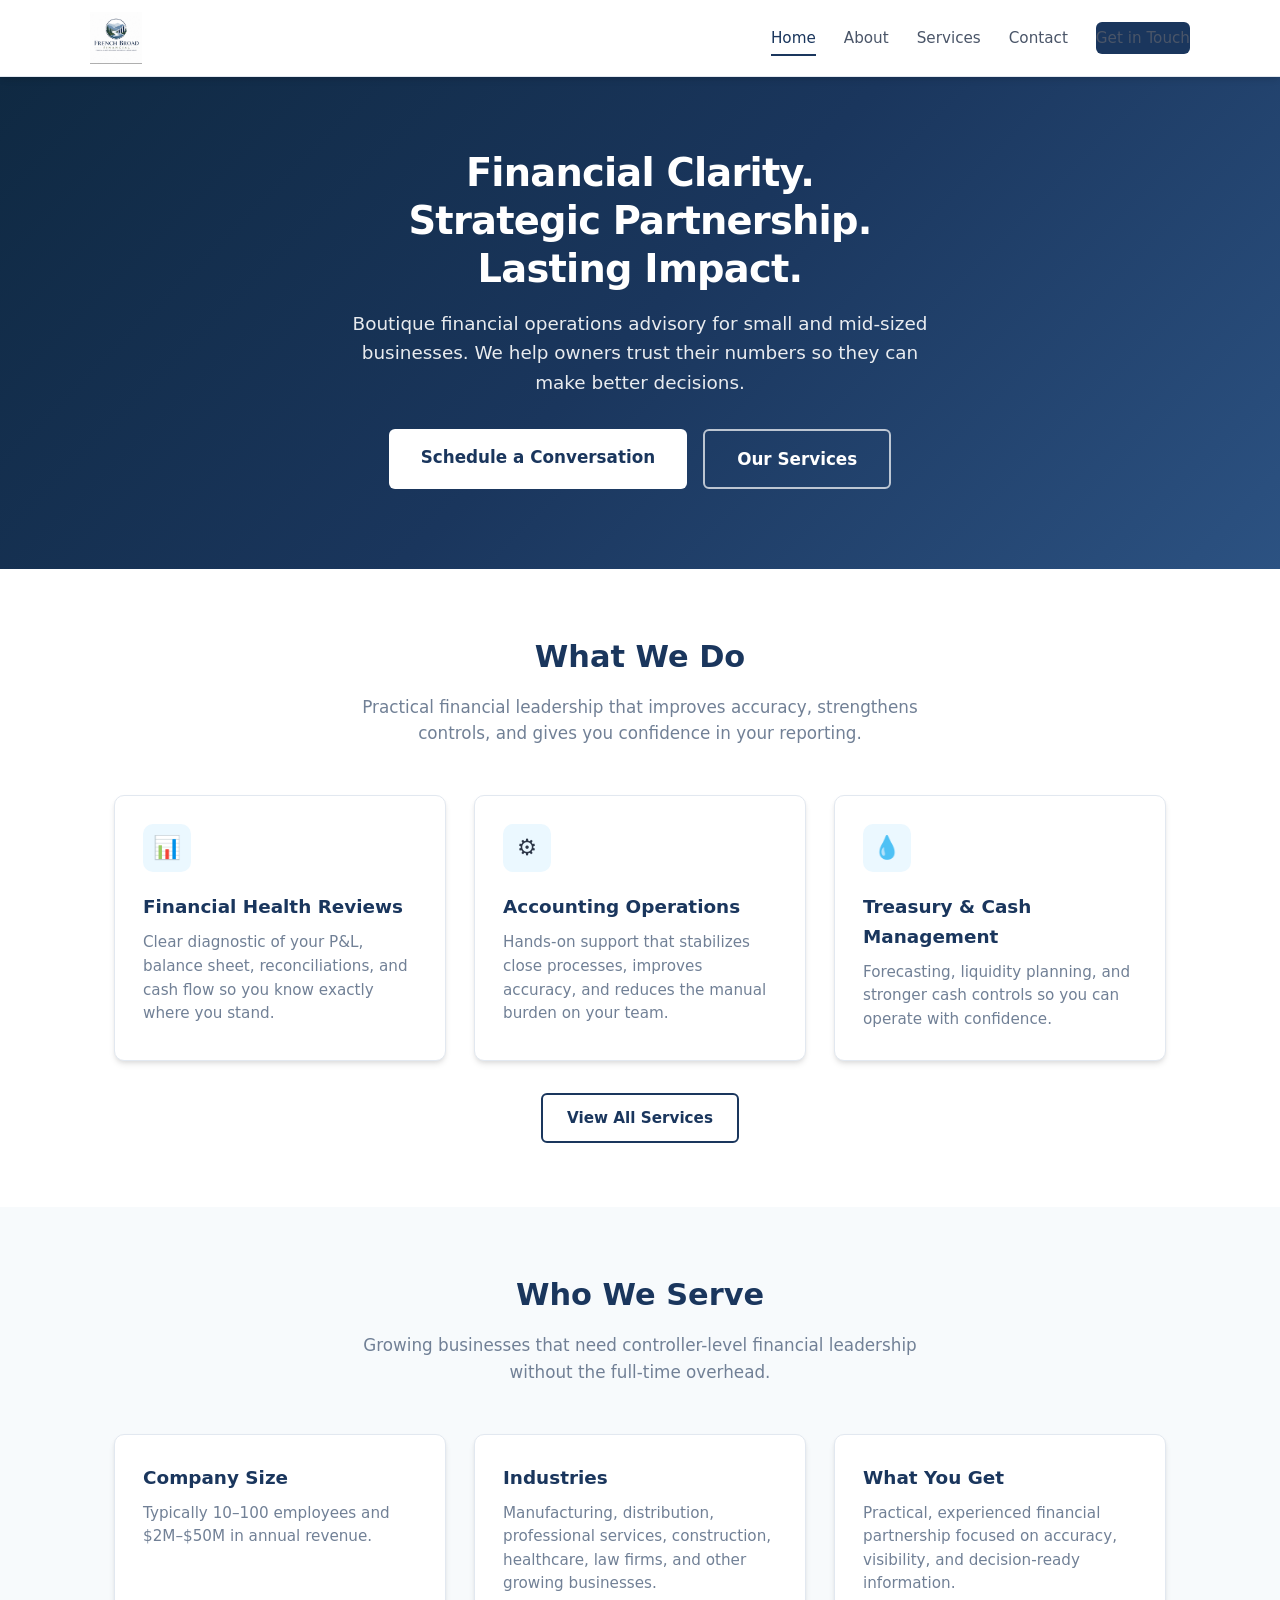
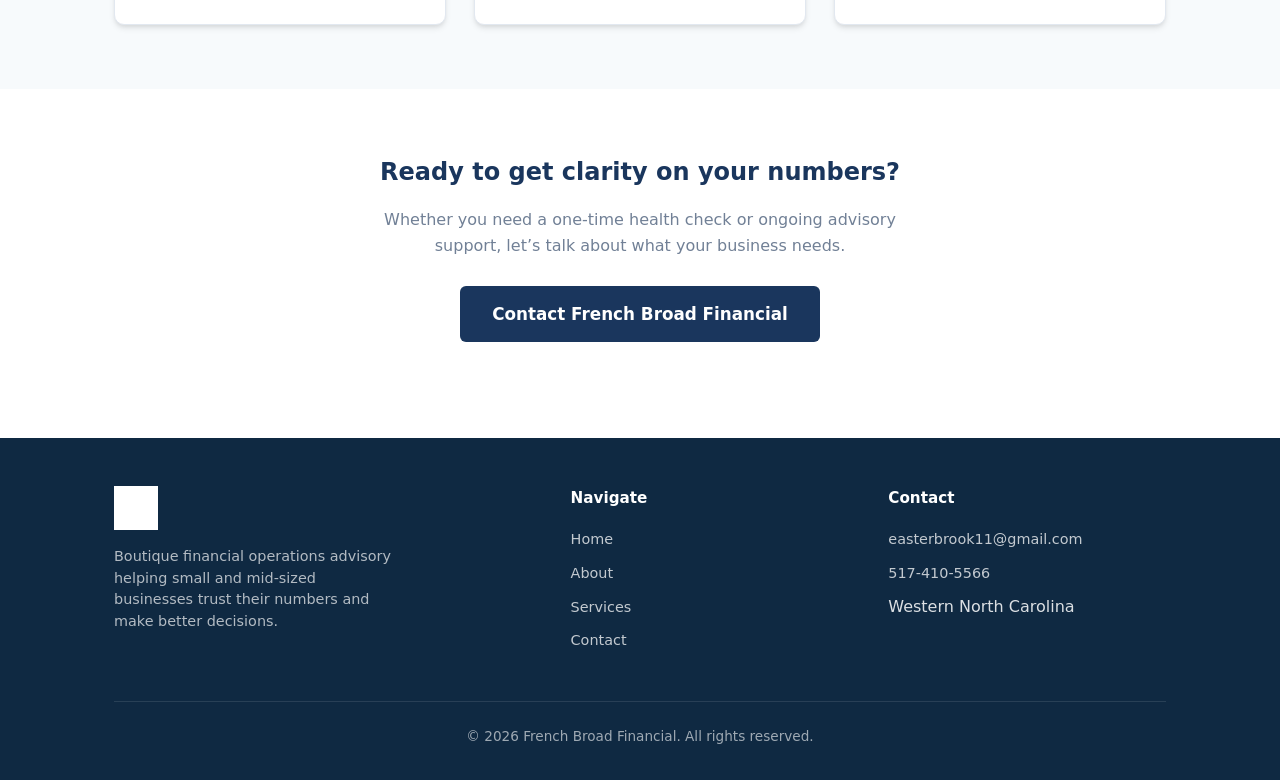
==== index.html @ c7c59e17 "Add files via upload" ====
<!DOCTYPE html>
<html lang="en">
<head>
  <meta charset="UTF-8">
  <meta name="viewport" content="width=device-width, initial-scale=1.0">
  <title>French Broad Financial | Financial Operations Advisory</title>
  <meta name="description" content="Boutique financial operations advisory for small and mid-sized businesses. Outsourced accounting, treasury management, and process improvement in Western North Carolina.">
  <link rel="stylesheet" href="css/styles.css">
  <link rel="icon" href="logo.jpg" type="image/jpeg">
</head>
<body>
  <header class="header">
    <div class="container header-inner">
      <a href="index.html" class="logo-link">
        <img src="logo.jpg" alt="French Broad Financial" class="logo-img">
      </a>
      <button class="menu-toggle" aria-label="Toggle menu" onclick="document.querySelector('.nav').classList.toggle('open')">
        <span></span><span></span><span></span>
      </button>
      <nav class="nav">
        <a href="index.html" class="active">Home</a>
        <a href="about.html">About</a>
        <a href="services.html">Services</a>
        <a href="contact.html">Contact</a>
        <a href="contact.html" class="btn btn-primary">Get in Touch</a>
      </nav>
    </div>
  </header>

  <section class="hero">
    <div class="container">
      <h1>Financial Clarity.<br>Strategic Partnership.<br>Lasting Impact.</h1>
      <p class="tagline">Boutique financial operations advisory for small and mid-sized businesses. We help owners trust their numbers so they can make better decisions.</p>
      <div class="hero-cta">
        <a href="contact.html" class="btn btn-primary btn-lg">Schedule a Conversation</a>
        <a href="services.html" class="btn btn-outline btn-lg">Our Services</a>
      </div>
    </div>
  </section>

  <section class="section">
    <div class="container">
      <div class="section-header">
        <h2>What We Do</h2>
        <p>Practical financial leadership that improves accuracy, strengthens controls, and gives you confidence in your reporting.</p>
      </div>
      <div class="cards">
        <div class="card">
          <div class="card-icon">📊</div>
          <h3>Financial Health Reviews</h3>
          <p>Clear diagnostic of your P&amp;L, balance sheet, reconciliations, and cash flow so you know exactly where you stand.</p>
        </div>
        <div class="card">
          <div class="card-icon">⚙️</div>
          <h3>Accounting Operations</h3>
          <p>Hands-on support that stabilizes close processes, improves accuracy, and reduces the manual burden on your team.</p>
        </div>
        <div class="card">
          <div class="card-icon">💧</div>
          <h3>Treasury &amp; Cash Management</h3>
          <p>Forecasting, liquidity planning, and stronger cash controls so you can operate with confidence.</p>
        </div>
      </div>
      <div class="text-center mt-2">
        <a href="services.html" class="btn btn-outline">View All Services</a>
      </div>
    </div>
  </section>

  <section class="section section-alt">
    <div class="container">
      <div class="section-header">
        <h2>Who We Serve</h2>
        <p>Growing businesses that need controller-level financial leadership without the full-time overhead.</p>
      </div>
      <div class="cards">
        <div class="card">
          <h3>Company Size</h3>
          <p>Typically 10–100 employees and $2M–$50M in annual revenue.</p>
        </div>
        <div class="card">
          <h3>Industries</h3>
          <p>Manufacturing, distribution, professional services, construction, healthcare, law firms, and other growing businesses.</p>
        </div>
        <div class="card">
          <h3>What You Get</h3>
          <p>Practical, experienced financial partnership focused on accuracy, visibility, and decision-ready information.</p>
        </div>
      </div>
    </div>
  </section>

  <section class="section">
    <div class="container text-center">
      <h2 style="color: var(--navy); margin-bottom: 1rem;">Ready to get clarity on your numbers?</h2>
      <p style="color: var(--gray-600); margin-bottom: 1.75rem; max-width: 520px; margin-left: auto; margin-right: auto;">Whether you need a one-time health check or ongoing advisory support, let’s talk about what your business needs.</p>
      <a href="contact.html" class="btn btn-primary btn-lg">Contact French Broad Financial</a>
    </div>
  </section>

  <footer class="footer">
    <div class="container">
      <div class="footer-inner">
        <div class="footer-brand">
          <img src="logo.jpg" alt="French Broad Financial" class="logo-img">
          <p>Boutique financial operations advisory helping small and mid-sized businesses trust their numbers and make better decisions.</p>
        </div>
        <div>
          <h4>Navigate</h4>
          <ul>
            <li><a href="index.html">Home</a></li>
            <li><a href="about.html">About</a></li>
            <li><a href="services.html">Services</a></li>
            <li><a href="contact.html">Contact</a></li>
          </ul>
        </div>
        <div>
          <h4>Contact</h4>
          <ul>
            <li><a href="mailto:easterbrook11@gmail.com">easterbrook11@gmail.com</a></li>
            <li><a href="tel:5174105566">517-410-5566</a></li>
            <li>Western North Carolina</li>
          </ul>
        </div>
      </div>
      <div class="footer-bottom">
        &copy; 2026 French Broad Financial. All rights reserved.
      </div>
    </div>
  </footer>

  <script src="js/main.js"></script>
</body>
</html>
---- css/styles.css ----
/* French Broad Financial - Main Stylesheet */

:root {
  --navy: #1a365d;
  --navy-dark: #0f2942;
  --navy-light: #2c5282;
  --blue: #3182ce;
  --blue-light: #ebf8ff;
  --green: #5a6b3a;
  --green-light: #f0f4e8;
  --gray-50: #f7fafc;
  --gray-100: #edf2f7;
  --gray-200: #e2e8f0;
  --gray-600: #718096;
  --gray-700: #4a5568;
  --gray-800: #2d3748;
  --white: #ffffff;
  --shadow: 0 4px 6px -1px rgba(0, 0, 0, 0.1), 0 2px 4px -1px rgba(0, 0, 0, 0.06);
  --shadow-lg: 0 10px 15px -3px rgba(0, 0, 0, 0.1), 0 4px 6px -2px rgba(0, 0, 0, 0.05);
}

* {
  margin: 0;
  padding: 0;
  box-sizing: border-box;
}

html {
  scroll-behavior: smooth;
}

body {
  font-family: 'Segoe UI', system-ui, -apple-system, BlinkMacSystemFont, Roboto, 'Helvetica Neue', Arial, sans-serif;
  line-height: 1.6;
  color: var(--gray-800);
  background: var(--white);
}

img {
  max-width: 100%;
  height: auto;
  display: block;
}

a {
  color: var(--navy);
  text-decoration: none;
  transition: color 0.2s ease;
}

a:hover {
  color: var(--blue);
}

.container {
  width: 100%;
  max-width: 1100px;
  margin: 0 auto;
  padding: 0 1.5rem;
}

/* ========== HEADER ========== */
.header {
  background: var(--white);
  border-bottom: 1px solid var(--gray-200);
  position: sticky;
  top: 0;
  z-index: 100;
  box-shadow: var(--shadow);
}

.header-inner {
  display: flex;
  align-items: center;
  justify-content: space-between;
  padding: 0.75rem 0;
  gap: 1rem;
}

.logo-link {
  display: flex;
  align-items: center;
  gap: 0.75rem;
}

.logo-img {
  height: 52px;
  width: auto;
}

.logo-text {
  display: none;
}

.nav {
  display: flex;
  align-items: center;
  gap: 1.75rem;
}

.nav a {
  font-size: 0.95rem;
  font-weight: 500;
  color: var(--gray-700);
  padding: 0.25rem 0;
  position: relative;
}

.nav a:hover,
.nav a.active {
  color: var(--navy);
}

.nav a.active::after {
  content: '';
  position: absolute;
  bottom: -2px;
  left: 0;
  right: 0;
  height: 2px;
  background: var(--navy);
}

.btn {
  display: inline-block;
  padding: 0.7rem 1.5rem;
  font-size: 0.95rem;
  font-weight: 600;
  border-radius: 6px;
  border: none;
  cursor: pointer;
  transition: all 0.2s ease;
  text-align: center;
}

.btn-primary {
  background: var(--navy);
  color: var(--white);
}

.btn-primary:hover {
  background: var(--navy-dark);
  color: var(--white);
}

.btn-outline {
  background: transparent;
  color: var(--navy);
  border: 2px solid var(--navy);
}

.btn-outline:hover {
  background: var(--navy);
  color: var(--white);
}

.btn-lg {
  padding: 0.9rem 2rem;
  font-size: 1.05rem;
}

/* Mobile menu */
.menu-toggle {
  display: none;
  background: none;
  border: none;
  cursor: pointer;
  padding: 0.5rem;
}

.menu-toggle span {
  display: block;
  width: 24px;
  height: 2px;
  background: var(--navy);
  margin: 5px 0;
  transition: 0.3s;
}

/* ========== HERO ========== */
.hero {
  background: linear-gradient(135deg, var(--navy-dark) 0%, var(--navy) 50%, var(--navy-light) 100%);
  color: var(--white);
  padding: 4.5rem 0 5rem;
  text-align: center;
}

.hero h1 {
  font-size: 2.4rem;
  font-weight: 700;
  line-height: 1.25;
  margin-bottom: 1rem;
  letter-spacing: -0.02em;
}

.hero .tagline {
  font-size: 1.15rem;
  opacity: 0.9;
  margin-bottom: 2rem;
  max-width: 600px;
  margin-left: auto;
  margin-right: auto;
}

.hero-cta {
  display: flex;
  gap: 1rem;
  justify-content: center;
  flex-wrap: wrap;
}

.hero .btn-primary {
  background: var(--white);
  color: var(--navy);
}

.hero .btn-primary:hover {
  background: var(--gray-100);
}

.hero .btn-outline {
  border-color: rgba(255,255,255,0.7);
  color: var(--white);
}

.hero .btn-outline:hover {
  background: rgba(255,255,255,0.15);
  border-color: var(--white);
}

/* ========== SECTIONS ========== */
.section {
  padding: 4rem 0;
}

.section-alt {
  background: var(--gray-50);
}

.section-header {
  text-align: center;
  margin-bottom: 3rem;
}

.section-header h2 {
  font-size: 1.9rem;
  color: var(--navy);
  margin-bottom: 0.75rem;
  font-weight: 700;
}

.section-header p {
  color: var(--gray-600);
  max-width: 600px;
  margin: 0 auto;
  font-size: 1.05rem;
}

/* ========== VALUE PROPS / CARDS ========== */
.cards {
  display: grid;
  grid-template-columns: repeat(auto-fit, minmax(280px, 1fr));
  gap: 1.75rem;
}

.card {
  background: var(--white);
  border: 1px solid var(--gray-200);
  border-radius: 10px;
  padding: 1.75rem;
  box-shadow: var(--shadow);
  transition: transform 0.2s ease, box-shadow 0.2s ease;
}

.card:hover {
  transform: translateY(-3px);
  box-shadow: var(--shadow-lg);
}

.card-icon {
  width: 48px;
  height: 48px;
  background: var(--blue-light);
  border-radius: 10px;
  display: flex;
  align-items: center;
  justify-content: center;
  margin-bottom: 1.25rem;
  font-size: 1.4rem;
}

.card h3 {
  font-size: 1.15rem;
  color: var(--navy);
  margin-bottom: 0.6rem;
  font-weight: 650;
}

.card p {
  color: var(--gray-600);
  font-size: 0.95rem;
  line-height: 1.55;
}

/* ========== ABOUT PAGE ========== */
.about-grid {
  display: grid;
  grid-template-columns: 1fr 1.4fr;
  gap: 3rem;
  align-items: start;
}

.about-image {
  background: var(--gray-100);
  border-radius: 12px;
  padding: 2rem;
  text-align: center;
}

.about-image .logo-large {
  max-width: 220px;
  margin: 0 auto 1.5rem;
}

.about-content h1 {
  font-size: 2rem;
  color: var(--navy);
  margin-bottom: 0.5rem;
}

.about-content .subtitle {
  color: var(--green);
  font-weight: 600;
  margin-bottom: 1.5rem;
  font-size: 1.05rem;
}

.about-content p {
  margin-bottom: 1.1rem;
  color: var(--gray-700);
}

.about-content ul {
  margin: 1.25rem 0 1.5rem 1.25rem;
  color: var(--gray-700);
}

.about-content li {
  margin-bottom: 0.4rem;
}

.credentials {
  display: flex;
  flex-wrap: wrap;
  gap: 0.75rem;
  margin-top: 1.75rem;
}

.credential {
  background: var(--green-light);
  color: var(--green);
  font-size: 0.85rem;
  font-weight: 600;
  padding: 0.35rem 0.85rem;
  border-radius: 20px;
}

/* ========== SERVICES ========== */
.service-list {
  display: grid;
  gap: 1.5rem;
}

.service-item {
  background: var(--white);
  border: 1px solid var(--gray-200);
  border-radius: 10px;
  padding: 1.75rem 2rem;
  display: grid;
  grid-template-columns: auto 1fr;
  gap: 1.25rem;
  align-items: start;
  box-shadow: var(--shadow);
}

.service-number {
  width: 40px;
  height: 40px;
  background: var(--navy);
  color: var(--white);
  border-radius: 8px;
  display: flex;
  align-items: center;
  justify-content: center;
  font-weight: 700;
  font-size: 1.1rem;
  flex-shrink: 0;
}

.service-item h3 {
  color: var(--navy);
  font-size: 1.2rem;
  margin-bottom: 0.4rem;
}

.service-item p {
  color: var(--gray-600);
  font-size: 0.95rem;
}

/* ========== CONTACT ========== */
.contact-grid {
  display: grid;
  grid-template-columns: 1fr 1fr;
  gap: 3rem;
  align-items: start;
}

.contact-info h2 {
  color: var(--navy);
  margin-bottom: 1rem;
  font-size: 1.6rem;
}

.contact-info p {
  color: var(--gray-600);
  margin-bottom: 1.75rem;
}

.contact-detail {
  display: flex;
  align-items: flex-start;
  gap: 1rem;
  margin-bottom: 1.25rem;
}

.contact-detail strong {
  display: block;
  color: var(--navy);
  font-size: 0.9rem;
  margin-bottom: 0.15rem;
}

.contact-detail a {
  color: var(--gray-700);
  font-size: 1.05rem;
}

.contact-detail a:hover {
  color: var(--blue);
}

.contact-card {
  background: var(--gray-50);
  border: 1px solid var(--gray-200);
  border-radius: 12px;
  padding: 2rem;
}

.contact-card h3 {
  color: var(--navy);
  margin-bottom: 1rem;
  font-size: 1.2rem;
}

.contact-card p {
  color: var(--gray-600);
  margin-bottom: 1.5rem;
  font-size: 0.95rem;
}

/* ========== FOOTER ========== */
.footer {
  background: var(--navy-dark);
  color: rgba(255,255,255,0.85);
  padding: 3rem 0 2rem;
  margin-top: 2rem;
}

.footer-inner {
  display: grid;
  grid-template-columns: 1.5fr 1fr 1fr;
  gap: 2.5rem;
  margin-bottom: 2.5rem;
}

.footer-brand .logo-img {
  height: 44px;
  margin-bottom: 1rem;
  filter: brightness(0) invert(1);
}

.footer-brand p {
  font-size: 0.9rem;
  line-height: 1.5;
  opacity: 0.8;
  max-width: 280px;
}

.footer h4 {
  color: var(--white);
  font-size: 0.95rem;
  margin-bottom: 1rem;
  font-weight: 600;
}

.footer ul {
  list-style: none;
}

.footer li {
  margin-bottom: 0.5rem;
}

.footer a {
  color: rgba(255,255,255,0.75);
  font-size: 0.9rem;
}

.footer a:hover {
  color: var(--white);
}

.footer-bottom {
  border-top: 1px solid rgba(255,255,255,0.15);
  padding-top: 1.5rem;
  text-align: center;
  font-size: 0.85rem;
  opacity: 0.7;
}

/* ========== UTILITY ========== */
.text-center { text-align: center; }
.mt-2 { margin-top: 2rem; }
.mb-1 { margin-bottom: 1rem; }

/* ========== RESPONSIVE ========== */
@media (max-width: 768px) {
  .menu-toggle {
    display: block;
  }

  .nav {
    display: none;
    position: absolute;
    top: 100%;
    left: 0;
    right: 0;
    background: var(--white);
    flex-direction: column;
    padding: 1rem 1.5rem 1.5rem;
    border-bottom: 1px solid var(--gray-200);
    box-shadow: var(--shadow);
    gap: 0.75rem;
  }

  .nav.open {
    display: flex;
  }

  .hero h1 {
    font-size: 1.85rem;
  }

  .hero {
    padding: 3.5rem 0 4rem;
  }

  .about-grid,
  .contact-grid,
  .footer-inner {
    grid-template-columns: 1fr;
    gap: 2rem;
  }

  .service-item {
    grid-template-columns: 1fr;
  }

  .section {
    padding: 3rem 0;
  }

  .logo-img {
    height: 44px;
  }
}

@media (max-width: 480px) {
  .hero h1 {
    font-size: 1.6rem;
  }

  .hero-cta {
    flex-direction: column;
    align-items: center;
  }

  .btn-lg {
    width: 100%;
    max-width: 280px;
  }
}
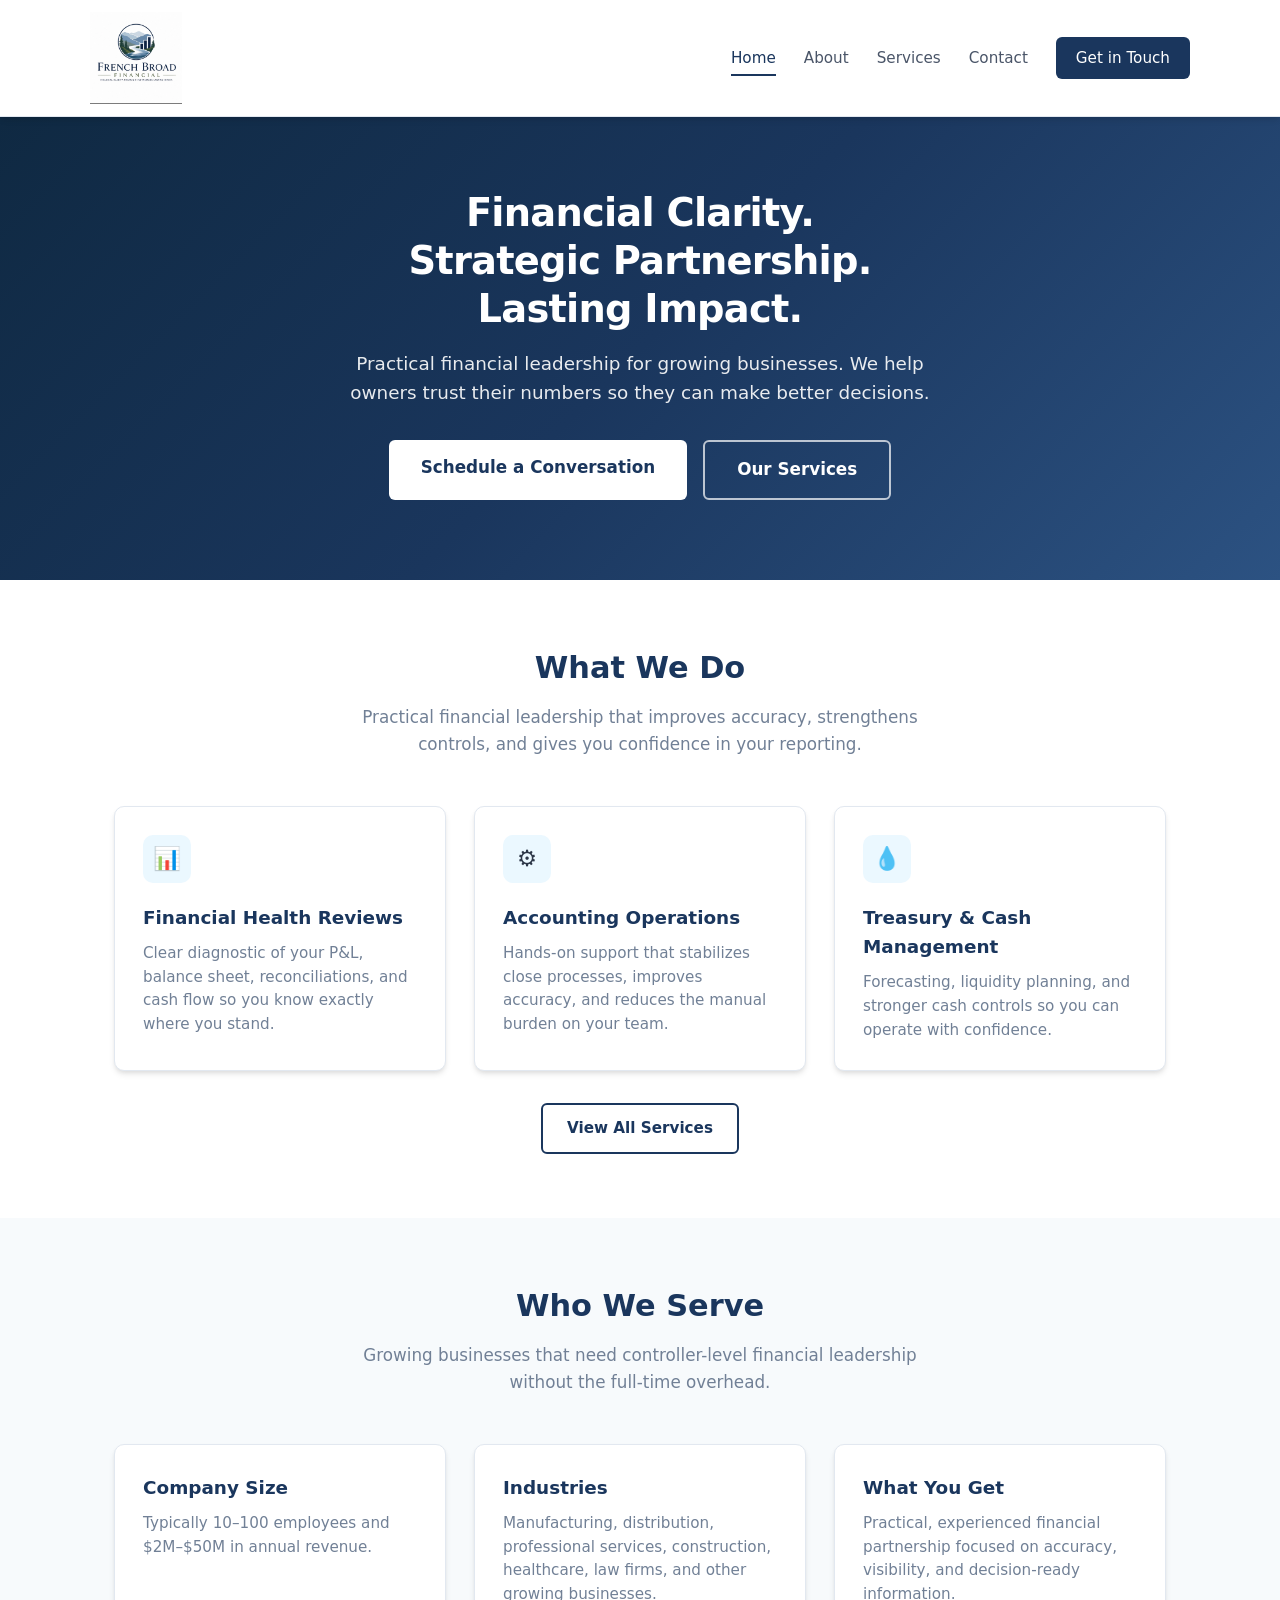
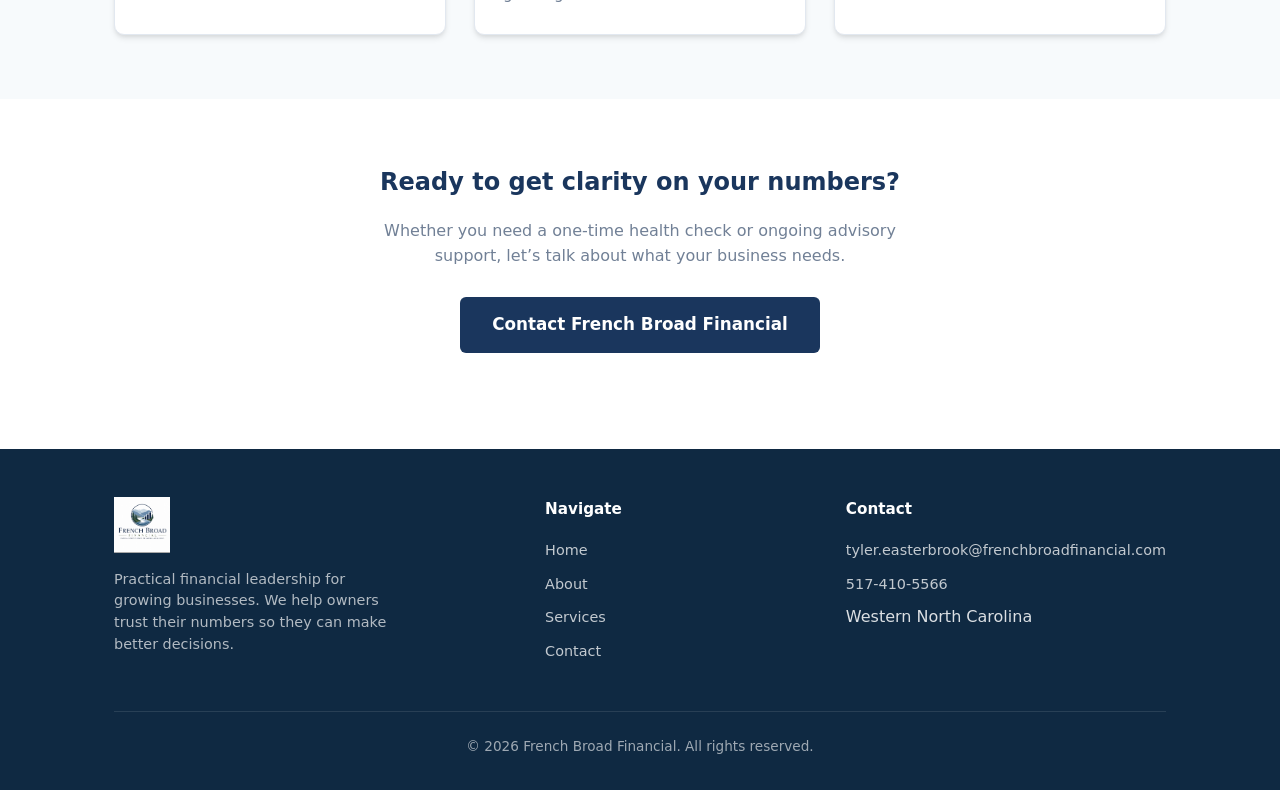
==== commit b812dbce: "Add files via upload" ====
--- a/index.html
+++ b/index.html
@@ -3,8 +3,8 @@
 <head>
   <meta charset="UTF-8">
   <meta name="viewport" content="width=device-width, initial-scale=1.0">
-  <title>French Broad Financial | Financial Operations Advisory</title>
-  <meta name="description" content="Boutique financial operations advisory for small and mid-sized businesses. Outsourced accounting, treasury management, and process improvement in Western North Carolina.">
+  <title>French Broad Financial | Practical Financial Leadership</title>
+  <meta name="description" content="Practical financial leadership for growing businesses. We help owners trust their numbers so they can make better decisions.">
   <link rel="stylesheet" href="css/styles.css">
   <link rel="icon" href="logo.jpg" type="image/jpeg">
 </head>
@@ -30,7 +30,7 @@
   <section class="hero">
     <div class="container">
       <h1>Financial Clarity.<br>Strategic Partnership.<br>Lasting Impact.</h1>
-      <p class="tagline">Boutique financial operations advisory for small and mid-sized businesses. We help owners trust their numbers so they can make better decisions.</p>
+      <p class="tagline">Practical financial leadership for growing businesses. We help owners trust their numbers so they can make better decisions.</p>
       <div class="hero-cta">
         <a href="contact.html" class="btn btn-primary btn-lg">Schedule a Conversation</a>
         <a href="services.html" class="btn btn-outline btn-lg">Our Services</a>
@@ -103,7 +103,7 @@
       <div class="footer-inner">
         <div class="footer-brand">
           <img src="logo.jpg" alt="French Broad Financial" class="logo-img">
-          <p>Boutique financial operations advisory helping small and mid-sized businesses trust their numbers and make better decisions.</p>
+          <p>Practical financial leadership for growing businesses. We help owners trust their numbers so they can make better decisions.</p>
         </div>
         <div>
           <h4>Navigate</h4>
@@ -117,7 +117,7 @@
         <div>
           <h4>Contact</h4>
           <ul>
-            <li><a href="mailto:easterbrook11@gmail.com">easterbrook11@gmail.com</a></li>
+            <li><a href="mailto:tyler.easterbrook@frenchbroadfinancial.com">tyler.easterbrook@frenchbroadfinancial.com</a></li>
             <li><a href="tel:5174105566">517-410-5566</a></li>
             <li>Western North Carolina</li>
           </ul>
--- a/css/styles.css
+++ b/css/styles.css
@@ -84,7 +84,7 @@
 }
 
 .logo-img {
-  height: 52px;
+  height: 92px;
   width: auto;
 }
 
@@ -119,6 +119,16 @@
   right: 0;
   height: 2px;
   background: var(--navy);
+}
+
+.nav .btn-primary {
+  color: var(--white) !important;
+  padding: 0.55rem 1.25rem;
+}
+
+.nav .btn-primary:hover {
+  color: var(--white) !important;
+  background: var(--navy-dark);
 }
 
 .btn {
@@ -185,6 +195,13 @@
   text-align: center;
 }
 
+.hero-logo {
+  height: 140px;
+  width: auto;
+  margin: 0 auto 1.75rem;
+  filter: drop-shadow(0 4px 12px rgba(0,0,0,0.25));
+}
+
 .hero h1 {
   font-size: 2.4rem;
   font-weight: 700;
@@ -317,9 +334,15 @@
   text-align: center;
 }
 
-.about-image .logo-large {
-  max-width: 220px;
-  margin: 0 auto 1.5rem;
+.about-image .headshot {
+  width: 220px;
+  height: 220px;
+  object-fit: cover;
+  object-position: center top;
+  border-radius: 50%;
+  margin: 0 auto 0.5rem;
+  border: 4px solid var(--white);
+  box-shadow: var(--shadow-lg);
 }
 
 .about-content h1 {
@@ -469,6 +492,43 @@
   font-size: 0.95rem;
 }
 
+.contact-form .form-group {
+  margin-bottom: 1.15rem;
+}
+
+.contact-form label {
+  display: block;
+  font-size: 0.9rem;
+  font-weight: 600;
+  color: var(--navy);
+  margin-bottom: 0.35rem;
+}
+
+.contact-form input,
+.contact-form textarea {
+  width: 100%;
+  padding: 0.7rem 0.85rem;
+  border: 1px solid var(--gray-200);
+  border-radius: 8px;
+  font-size: 1rem;
+  font-family: inherit;
+  color: var(--gray-800);
+  background: var(--white);
+  transition: border-color 0.2s ease;
+}
+
+.contact-form input:focus,
+.contact-form textarea:focus {
+  outline: none;
+  border-color: var(--blue);
+  box-shadow: 0 0 0 3px rgba(49, 130, 206, 0.15);
+}
+
+.contact-form textarea {
+  resize: vertical;
+  min-height: 120px;
+}
+
 /* ========== FOOTER ========== */
 .footer {
   background: var(--navy-dark);
@@ -485,9 +545,8 @@
 }
 
 .footer-brand .logo-img {
-  height: 44px;
+  height: 56px;
   margin-bottom: 1rem;
-  filter: brightness(0) invert(1);
 }
 
 .footer-brand p {
@@ -566,6 +625,11 @@
     padding: 3.5rem 0 4rem;
   }
 
+  .hero-logo {
+    height: 110px;
+    margin-bottom: 1.25rem;
+  }
+
   .about-grid,
   .contact-grid,
   .footer-inner {
@@ -582,7 +646,7 @@
   }
 
   .logo-img {
-    height: 44px;
+    height: 58px;
   }
 }
 
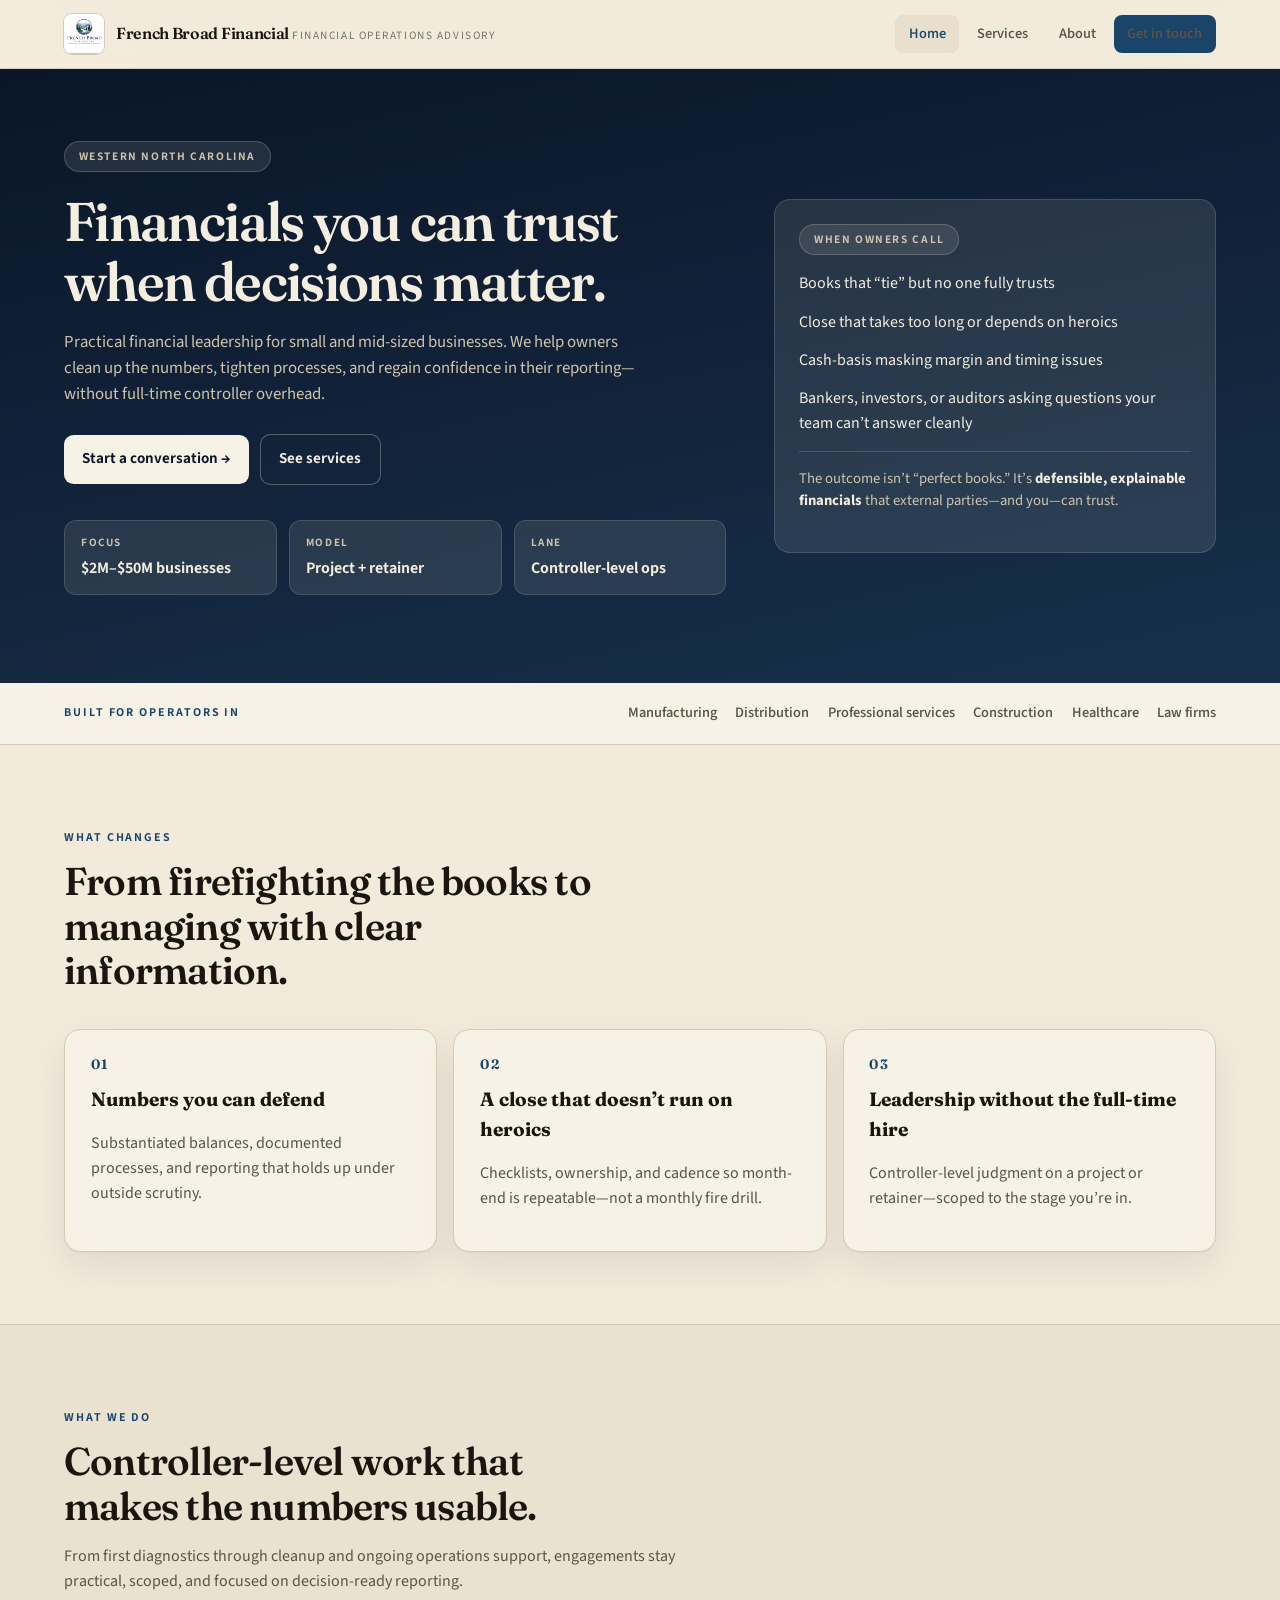
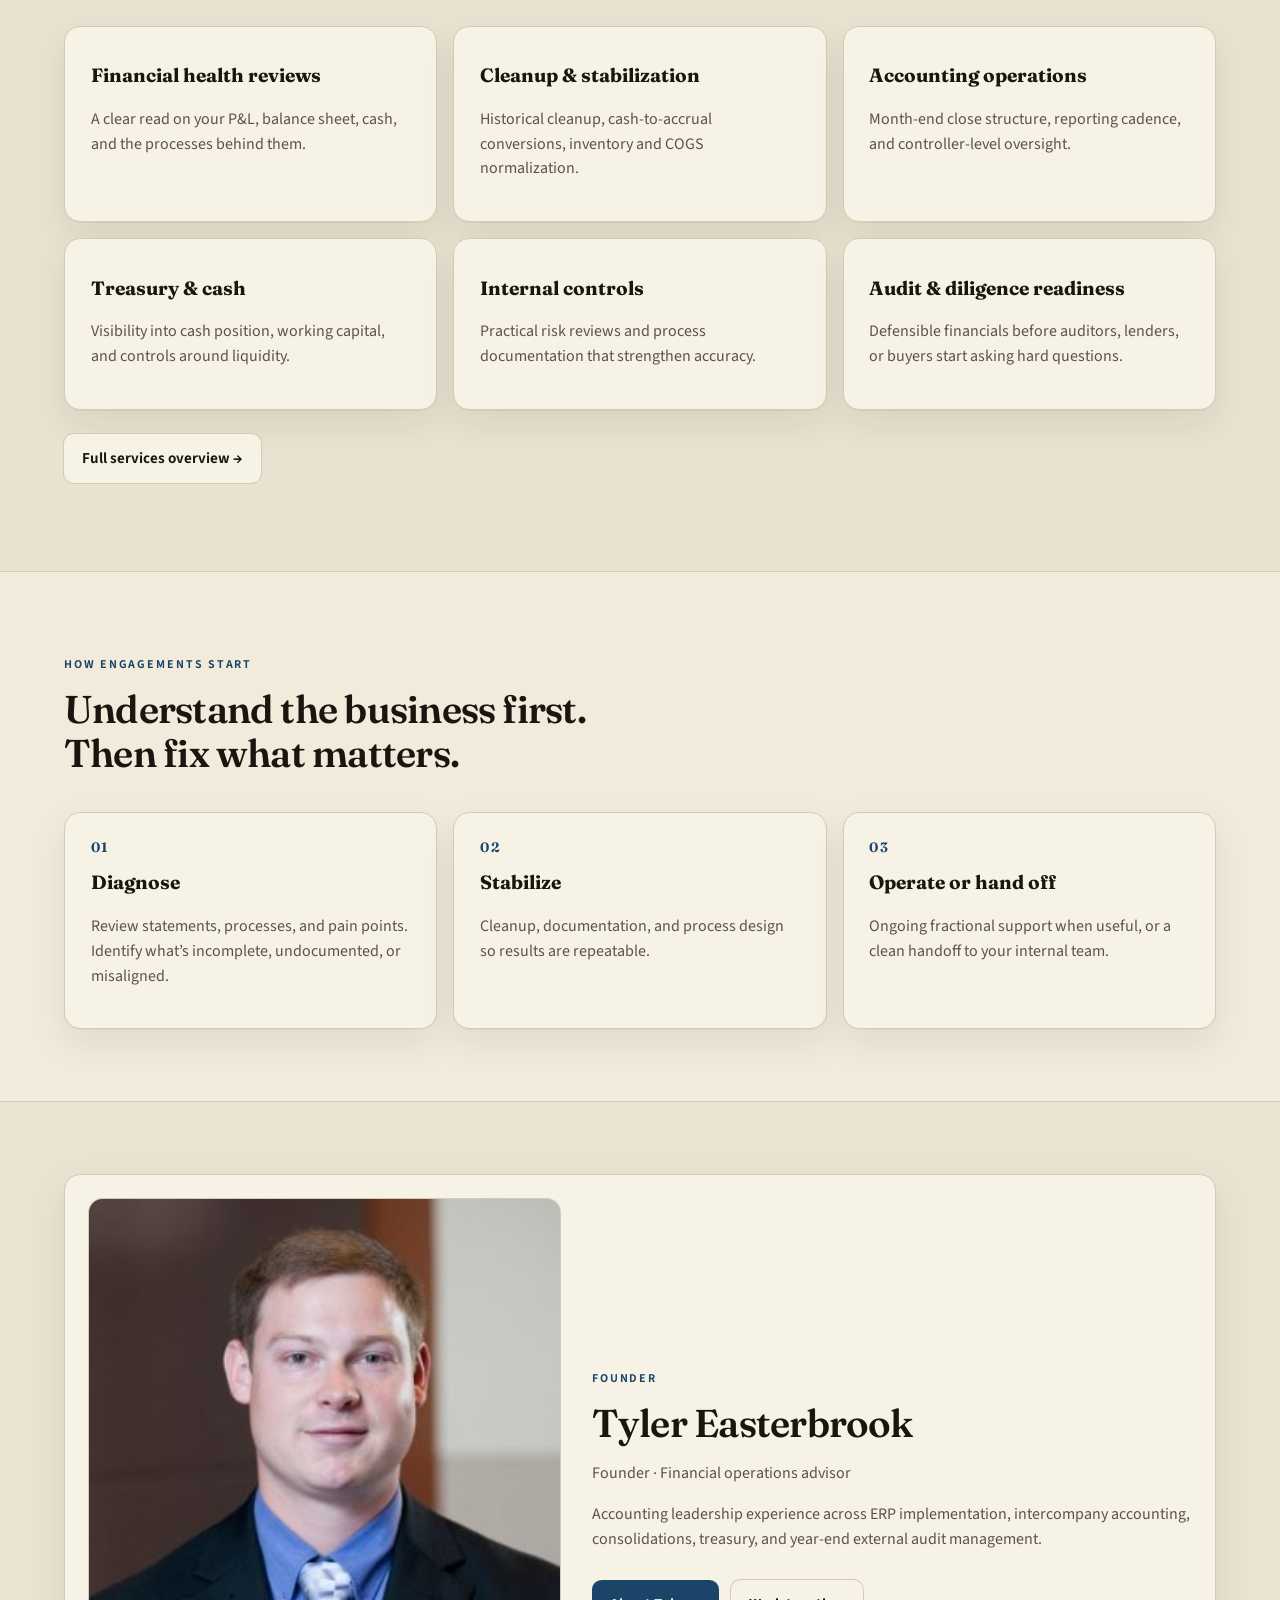
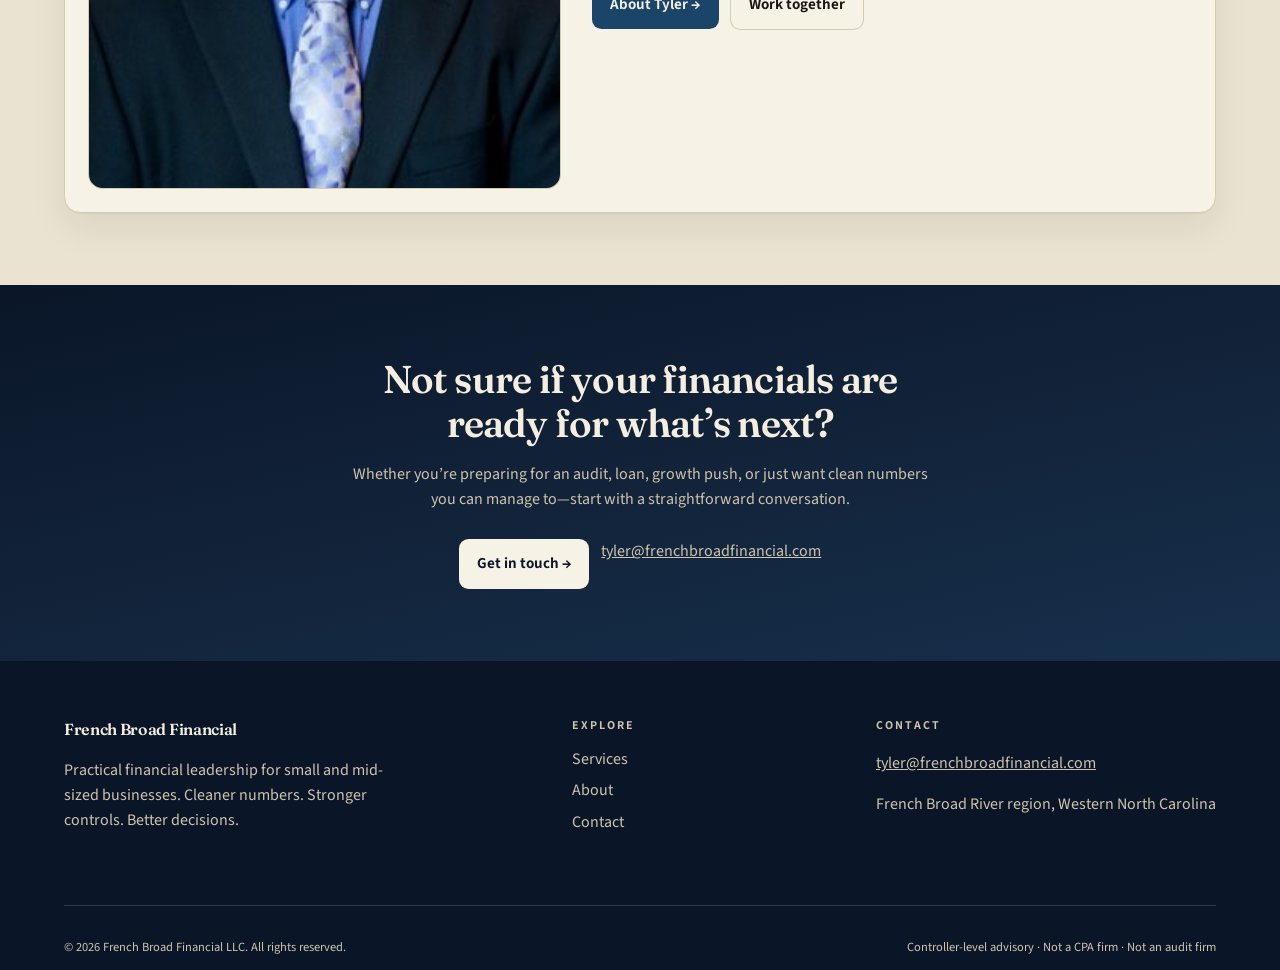
==== commit 677de41e: "Update aesthetics and verbiage" ====
--- a/index.html
+++ b/index.html
@@ -1,134 +1,193 @@
 <!DOCTYPE html>
 <html lang="en">
 <head>
-  <meta charset="UTF-8">
-  <meta name="viewport" content="width=device-width, initial-scale=1.0">
-  <title>French Broad Financial | Practical Financial Leadership</title>
-  <meta name="description" content="Practical financial leadership for growing businesses. We help owners trust their numbers so they can make better decisions.">
-  <link rel="stylesheet" href="css/styles.css">
-  <link rel="icon" href="logo.jpg" type="image/jpeg">
+  <meta charset="utf-8" />
+  <meta name="viewport" content="width=device-width, initial-scale=1" />
+  <title>French Broad Financial | Financial Operations Advisory</title>
+  <meta name="description" content="Controller-level financial leadership for growing businesses in Western North Carolina. Cleanup, close process, controls, and reporting you can trust." />
+  <link rel="preconnect" href="https://fonts.googleapis.com" />
+  <link rel="preconnect" href="https://fonts.gstatic.com" crossorigin />
+  <link href="https://fonts.googleapis.com/css2?family=Fraunces:opsz,wght@9..144,500;9..144,600&family=Source+Sans+3:wght@400;500;600;700&display=swap" rel="stylesheet" />
+  <link rel="stylesheet" href="css/styles.css" />
 </head>
 <body>
-  <header class="header">
-    <div class="container header-inner">
-      <a href="index.html" class="logo-link">
-        <img src="logo.jpg" alt="French Broad Financial" class="logo-img">
+  <header class="site-header">
+    <div class="wrap header-inner">
+      <a class="brand" href="index.html">
+        <img src="logo.jpg" alt="French Broad Financial" />
+        <span>
+          <span class="brand-name">French Broad Financial</span>
+          <span class="brand-sub">Financial Operations Advisory</span>
+        </span>
       </a>
-      <button class="menu-toggle" aria-label="Toggle menu" onclick="document.querySelector('.nav').classList.toggle('open')">
-        <span></span><span></span><span></span>
-      </button>
-      <nav class="nav">
-        <a href="index.html" class="active">Home</a>
+      <nav class="nav" aria-label="Primary">
+        <a class="active" href="index.html">Home</a>
+        <a href="services.html">Services</a>
         <a href="about.html">About</a>
-        <a href="services.html">Services</a>
-        <a href="contact.html">Contact</a>
-        <a href="contact.html" class="btn btn-primary">Get in Touch</a>
+        <a class="btn btn-primary" href="contact.html">Get in touch</a>
       </nav>
+      <button class="menu-btn" type="button" data-menu aria-expanded="false" aria-label="Open menu">☰</button>
     </div>
+    <nav class="mobile-nav wrap" data-mobile>
+      <a href="index.html">Home</a>
+      <a href="services.html">Services</a>
+      <a href="about.html">About</a>
+      <a class="btn btn-primary" href="contact.html">Get in touch</a>
+    </nav>
   </header>
 
-  <section class="hero">
-    <div class="container">
-      <h1>Financial Clarity.<br>Strategic Partnership.<br>Lasting Impact.</h1>
-      <p class="tagline">Practical financial leadership for growing businesses. We help owners trust their numbers so they can make better decisions.</p>
-      <div class="hero-cta">
-        <a href="contact.html" class="btn btn-primary btn-lg">Schedule a Conversation</a>
-        <a href="services.html" class="btn btn-outline btn-lg">Our Services</a>
+  <main>
+    <section class="hero ink">
+      <div class="wrap hero-grid">
+        <div>
+          <div class="chip">Western North Carolina</div>
+          <h1 class="display" style="margin-top:1.25rem">Financials you can trust when decisions matter.</h1>
+          <p class="lead">Practical financial leadership for small and mid-sized businesses. We help owners clean up the numbers, tighten processes, and regain confidence in their reporting—without full-time controller overhead.</p>
+          <div class="actions">
+            <a class="btn btn-ivory" href="contact.html">Start a conversation →</a>
+            <a class="btn btn-ghost" href="services.html">See services</a>
+          </div>
+          <dl class="stats">
+            <div class="stat"><dt>Focus</dt><dd>$2M–$50M businesses</dd></div>
+            <div class="stat"><dt>Model</dt><dd>Project + retainer</dd></div>
+            <div class="stat"><dt>Lane</dt><dd>Controller-level ops</dd></div>
+          </dl>
+        </div>
+        <aside class="glass">
+          <div class="chip">When owners call</div>
+          <ul>
+            <li>Books that “tie” but no one fully trusts</li>
+            <li>Close that takes too long or depends on heroics</li>
+            <li>Cash-basis masking margin and timing issues</li>
+            <li>Bankers, investors, or auditors asking questions your team can’t answer cleanly</li>
+          </ul>
+          <p style="border-top:1px solid color-mix(in oklab, var(--on-ink) 15%, transparent); padding-top:1rem; color:var(--on-ink-muted); font-size:0.92rem">
+            The outcome isn’t “perfect books.” It’s <strong style="color:var(--on-ink)">defensible, explainable financials</strong> that external parties—and you—can trust.
+          </p>
+        </aside>
+      </div>
+    </section>
+
+    <section class="strip">
+      <div class="wrap strip-inner">
+        <p class="eyebrow" style="margin:0">Built for operators in</p>
+        <ul>
+          <li>Manufacturing</li>
+          <li>Distribution</li>
+          <li>Professional services</li>
+          <li>Construction</li>
+          <li>Healthcare</li>
+          <li>Law firms</li>
+        </ul>
+      </div>
+    </section>
+
+    <section class="section">
+      <div class="wrap">
+        <p class="eyebrow">What changes</p>
+        <h2 class="display-md" style="max-width:36rem;margin-top:0.7rem">From firefighting the books to managing with clear information.</h2>
+        <div class="grid-3" style="margin-top:2.25rem">
+          <article class="card paper">
+            <div class="num">01</div>
+            <h3>Numbers you can defend</h3>
+            <p class="muted">Substantiated balances, documented processes, and reporting that holds up under outside scrutiny.</p>
+          </article>
+          <article class="card paper">
+            <div class="num">02</div>
+            <h3>A close that doesn’t run on heroics</h3>
+            <p class="muted">Checklists, ownership, and cadence so month-end is repeatable—not a monthly fire drill.</p>
+          </article>
+          <article class="card paper">
+            <div class="num">03</div>
+            <h3>Leadership without the full-time hire</h3>
+            <p class="muted">Controller-level judgment on a project or retainer—scoped to the stage you’re in.</p>
+          </article>
+        </div>
+      </div>
+    </section>
+
+    <section class="section" style="background:color-mix(in oklab, var(--bg-subtle) 60%, transparent);border-block:1px solid var(--border)">
+      <div class="wrap">
+        <p class="eyebrow">What we do</p>
+        <h2 class="display-md" style="max-width:36rem;margin-top:0.7rem">Controller-level work that makes the numbers usable.</h2>
+        <p class="muted" style="max-width:40rem">From first diagnostics through cleanup and ongoing operations support, engagements stay practical, scoped, and focused on decision-ready reporting.</p>
+        <div class="grid-3" style="margin-top:2rem">
+          <article class="card paper"><h3>Financial health reviews</h3><p class="muted">A clear read on your P&L, balance sheet, cash, and the processes behind them.</p></article>
+          <article class="card paper"><h3>Cleanup & stabilization</h3><p class="muted">Historical cleanup, cash-to-accrual conversions, inventory and COGS normalization.</p></article>
+          <article class="card paper"><h3>Accounting operations</h3><p class="muted">Month-end close structure, reporting cadence, and controller-level oversight.</p></article>
+          <article class="card paper"><h3>Treasury & cash</h3><p class="muted">Visibility into cash position, working capital, and controls around liquidity.</p></article>
+          <article class="card paper"><h3>Internal controls</h3><p class="muted">Practical risk reviews and process documentation that strengthen accuracy.</p></article>
+          <article class="card paper"><h3>Audit & diligence readiness</h3><p class="muted">Defensible financials before auditors, lenders, or buyers start asking hard questions.</p></article>
+        </div>
+        <p style="margin-top:1.5rem"><a class="btn btn-secondary" href="services.html">Full services overview →</a></p>
+      </div>
+    </section>
+
+    <section class="section">
+      <div class="wrap">
+        <p class="eyebrow">How engagements start</p>
+        <h2 class="display-md" style="max-width:34rem;margin-top:0.7rem">Understand the business first. Then fix what matters.</h2>
+        <div class="grid-3" style="margin-top:2.25rem">
+          <article class="card paper"><div class="num">01</div><h3>Diagnose</h3><p class="muted">Review statements, processes, and pain points. Identify what’s incomplete, undocumented, or misaligned.</p></article>
+          <article class="card paper"><div class="num">02</div><h3>Stabilize</h3><p class="muted">Cleanup, documentation, and process design so results are repeatable.</p></article>
+          <article class="card paper"><div class="num">03</div><h3>Operate or hand off</h3><p class="muted">Ongoing fractional support when useful, or a clean handoff to your internal team.</p></article>
+        </div>
+      </div>
+    </section>
+
+    <section class="section" style="background:color-mix(in oklab, var(--bg-subtle) 50%, transparent);border-top:1px solid var(--border)">
+      <div class="wrap founder-grid" style="display:grid;gap:2rem;align-items:center;background:var(--bg-elevated);border:1px solid var(--border);border-radius:1rem;padding:1.5rem;box-shadow:var(--shadow)">
+        <div class="photo"><img src="tyler.jpg" alt="Tyler Easterbrook, Founder of French Broad Financial" /></div>
+        <div>
+          <p class="eyebrow">Founder</p>
+          <h2 class="display-md">Tyler Easterbrook</h2>
+          <p class="muted">Founder · Financial operations advisor</p>
+          <p class="muted">Accounting leadership experience across ERP implementation, intercompany accounting, consolidations, treasury, and year-end external audit management.</p>
+          <div class="actions">
+            <a class="btn btn-primary" href="about.html">About Tyler →</a>
+            <a class="btn btn-secondary" href="contact.html">Work together</a>
+          </div>
+        </div>
+      </div>
+    </section>
+
+    <section class="ink">
+      <div class="wrap section" style="text-align:center">
+        <h2 class="display-md" style="max-width:36rem;margin-inline:auto">Not sure if your financials are ready for what’s next?</h2>
+        <p class="muted" style="color:var(--on-ink-muted);max-width:36rem;margin:1rem auto 0">Whether you’re preparing for an audit, loan, growth push, or just want clean numbers you can manage to—start with a straightforward conversation.</p>
+        <div class="actions" style="justify-content:center">
+          <a class="btn btn-ivory" href="contact.html">Get in touch →</a>
+          <a href="mailto:tyler@frenchbroadfinancial.com" style="color:var(--on-ink-muted)">tyler@frenchbroadfinancial.com</a>
+        </div>
+      </div>
+    </section>
+  </main>
+
+  <footer class="site-footer">
+    <div class="wrap footer-grid">
+      <div>
+        <strong class="brand-name">French Broad Financial</strong>
+        <p class="muted" style="color:var(--on-ink-muted);max-width:22rem">Practical financial leadership for small and mid-sized businesses. Cleaner numbers. Stronger controls. Better decisions.</p>
+      </div>
+      <div>
+        <div class="eyebrow" style="color:var(--on-ink-muted)">Explore</div>
+        <ul class="footer-links">
+          <li><a href="services.html">Services</a></li>
+          <li><a href="about.html">About</a></li>
+          <li><a href="contact.html">Contact</a></li>
+        </ul>
+      </div>
+      <div>
+        <div class="eyebrow" style="color:var(--on-ink-muted)">Contact</div>
+        <p><a href="mailto:tyler@frenchbroadfinancial.com" style="color:var(--on-ink-muted)">tyler@frenchbroadfinancial.com</a></p>
+        <p class="muted" style="color:var(--on-ink-muted)">French Broad River region, Western North Carolina</p>
       </div>
     </div>
-  </section>
-
-  <section class="section">
-    <div class="container">
-      <div class="section-header">
-        <h2>What We Do</h2>
-        <p>Practical financial leadership that improves accuracy, strengthens controls, and gives you confidence in your reporting.</p>
-      </div>
-      <div class="cards">
-        <div class="card">
-          <div class="card-icon">📊</div>
-          <h3>Financial Health Reviews</h3>
-          <p>Clear diagnostic of your P&amp;L, balance sheet, reconciliations, and cash flow so you know exactly where you stand.</p>
-        </div>
-        <div class="card">
-          <div class="card-icon">⚙️</div>
-          <h3>Accounting Operations</h3>
-          <p>Hands-on support that stabilizes close processes, improves accuracy, and reduces the manual burden on your team.</p>
-        </div>
-        <div class="card">
-          <div class="card-icon">💧</div>
-          <h3>Treasury &amp; Cash Management</h3>
-          <p>Forecasting, liquidity planning, and stronger cash controls so you can operate with confidence.</p>
-        </div>
-      </div>
-      <div class="text-center mt-2">
-        <a href="services.html" class="btn btn-outline">View All Services</a>
-      </div>
-    </div>
-  </section>
-
-  <section class="section section-alt">
-    <div class="container">
-      <div class="section-header">
-        <h2>Who We Serve</h2>
-        <p>Growing businesses that need controller-level financial leadership without the full-time overhead.</p>
-      </div>
-      <div class="cards">
-        <div class="card">
-          <h3>Company Size</h3>
-          <p>Typically 10–100 employees and $2M–$50M in annual revenue.</p>
-        </div>
-        <div class="card">
-          <h3>Industries</h3>
-          <p>Manufacturing, distribution, professional services, construction, healthcare, law firms, and other growing businesses.</p>
-        </div>
-        <div class="card">
-          <h3>What You Get</h3>
-          <p>Practical, experienced financial partnership focused on accuracy, visibility, and decision-ready information.</p>
-        </div>
-      </div>
-    </div>
-  </section>
-
-  <section class="section">
-    <div class="container text-center">
-      <h2 style="color: var(--navy); margin-bottom: 1rem;">Ready to get clarity on your numbers?</h2>
-      <p style="color: var(--gray-600); margin-bottom: 1.75rem; max-width: 520px; margin-left: auto; margin-right: auto;">Whether you need a one-time health check or ongoing advisory support, let’s talk about what your business needs.</p>
-      <a href="contact.html" class="btn btn-primary btn-lg">Contact French Broad Financial</a>
-    </div>
-  </section>
-
-  <footer class="footer">
-    <div class="container">
-      <div class="footer-inner">
-        <div class="footer-brand">
-          <img src="logo.jpg" alt="French Broad Financial" class="logo-img">
-          <p>Practical financial leadership for growing businesses. We help owners trust their numbers so they can make better decisions.</p>
-        </div>
-        <div>
-          <h4>Navigate</h4>
-          <ul>
-            <li><a href="index.html">Home</a></li>
-            <li><a href="about.html">About</a></li>
-            <li><a href="services.html">Services</a></li>
-            <li><a href="contact.html">Contact</a></li>
-          </ul>
-        </div>
-        <div>
-          <h4>Contact</h4>
-          <ul>
-            <li><a href="mailto:tyler.easterbrook@frenchbroadfinancial.com">tyler.easterbrook@frenchbroadfinancial.com</a></li>
-            <li><a href="tel:5174105566">517-410-5566</a></li>
-            <li>Western North Carolina</li>
-          </ul>
-        </div>
-      </div>
-      <div class="footer-bottom">
-        &copy; 2026 French Broad Financial. All rights reserved.
-      </div>
+    <div class="wrap fine">
+      <p>© 2026 French Broad Financial LLC. All rights reserved.</p>
+      <p>Controller-level advisory · Not a CPA firm · Not an audit firm</p>
     </div>
   </footer>
-
   <script src="js/main.js"></script>
 </body>
 </html>
--- a/css/styles.css
+++ b/css/styles.css
@@ -1,667 +1,260 @@
-/* French Broad Financial - Main Stylesheet */
-
 :root {
-  --navy: #1a365d;
-  --navy-dark: #0f2942;
-  --navy-light: #2c5282;
-  --blue: #3182ce;
-  --blue-light: #ebf8ff;
-  --green: #5a6b3a;
-  --green-light: #f0f4e8;
-  --gray-50: #f7fafc;
-  --gray-100: #edf2f7;
-  --gray-200: #e2e8f0;
-  --gray-600: #718096;
-  --gray-700: #4a5568;
-  --gray-800: #2d3748;
-  --white: #ffffff;
-  --shadow: 0 4px 6px -1px rgba(0, 0, 0, 0.1), 0 2px 4px -1px rgba(0, 0, 0, 0.06);
-  --shadow-lg: 0 10px 15px -3px rgba(0, 0, 0, 0.1), 0 4px 6px -2px rgba(0, 0, 0, 0.05);
-}
-
-* {
+  --bg: #f2ebdc;
+  --bg-elevated: #f7f2e6;
+  --bg-subtle: #e6dcc8;
+  --ink: #0a1628;
+  --ink-soft: #12233a;
+  --fg: #1a160f;
+  --fg-muted: #5c5346;
+  --fg-subtle: #7a7164;
+  --on-ink: #f4eee0;
+  --on-ink-muted: #cfc4ad;
+  --primary: #1a4568;
+  --primary-hover: #143852;
+  --primary-soft: #e8dfcc;
+  --accent: #2a5f82;
+  --border: #d4cbb4;
+  --border-strong: #b8ad94;
+  --success: #2d6a4f;
+  --danger: #9b2c2c;
+  --shadow: 0 1px 1px rgb(26 22 15 / 0.04), 0 14px 36px rgb(26 22 15 / 0.08);
+  --font-display: "Fraunces", Georgia, serif;
+  --font-sans: "Source Sans 3", "Segoe UI", system-ui, sans-serif;
+}
+
+* { box-sizing: border-box; }
+html { scroll-behavior: smooth; }
+body {
   margin: 0;
-  padding: 0;
-  box-sizing: border-box;
-}
-
-html {
-  scroll-behavior: smooth;
-}
-
-body {
-  font-family: 'Segoe UI', system-ui, -apple-system, BlinkMacSystemFont, Roboto, 'Helvetica Neue', Arial, sans-serif;
-  line-height: 1.6;
-  color: var(--gray-800);
-  background: var(--white);
-}
-
-img {
-  max-width: 100%;
-  height: auto;
-  display: block;
-}
-
-a {
-  color: var(--navy);
-  text-decoration: none;
-  transition: color 0.2s ease;
-}
-
-a:hover {
-  color: var(--blue);
-}
-
-.container {
-  width: 100%;
-  max-width: 1100px;
-  margin: 0 auto;
-  padding: 0 1.5rem;
-}
-
-/* ========== HEADER ========== */
-.header {
-  background: var(--white);
-  border-bottom: 1px solid var(--gray-200);
+  font-family: var(--font-sans);
+  color: var(--fg);
+  background: var(--bg);
+  background-image:
+    radial-gradient(ellipse 120% 80% at 50% -20%, rgb(26 69 104 / 0.07), transparent 55%),
+    linear-gradient(180deg, #f6f1e6 0%, var(--bg) 32%);
+  background-attachment: fixed;
+  line-height: 1.55;
+  -webkit-font-smoothing: antialiased;
+}
+img { max-width: 100%; display: block; }
+a { color: inherit; }
+button, .btn { cursor: pointer; font-family: inherit; }
+::selection { background: color-mix(in oklab, var(--primary) 22%, transparent); }
+
+.wrap { width: min(72rem, calc(100% - 2.5rem)); margin-inline: auto; }
+.section { padding: 4.5rem 0; }
+.eyebrow {
+  font-size: 0.75rem;
+  font-weight: 650;
+  letter-spacing: 0.16em;
+  text-transform: uppercase;
+  color: var(--primary);
+}
+.display {
+  font-family: var(--font-display);
+  font-weight: 600;
+  letter-spacing: -0.03em;
+  line-height: 1.1;
+  font-size: clamp(2.1rem, 1.5rem + 2.6vw, 3.4rem);
+  margin: 0;
+}
+.display-md {
+  font-family: var(--font-display);
+  font-weight: 600;
+  letter-spacing: -0.02em;
+  line-height: 1.15;
+  font-size: clamp(1.7rem, 1.3rem + 1.4vw, 2.5rem);
+  margin: 0;
+}
+.muted { color: var(--fg-muted); }
+.card {
+  background: var(--bg-elevated);
+  border: 1px solid var(--border);
+  border-radius: 1rem;
+  box-shadow: var(--shadow);
+}
+.ink {
+  background: linear-gradient(168deg, var(--ink) 0%, var(--ink-soft) 52%, #16304c 100%);
+  color: var(--on-ink);
+}
+
+/* Header */
+.site-header {
   position: sticky;
   top: 0;
-  z-index: 100;
-  box-shadow: var(--shadow);
-}
-
+  z-index: 40;
+  border-bottom: 1px solid color-mix(in oklab, var(--border) 80%, transparent);
+  background: color-mix(in oklab, var(--bg) 92%, transparent);
+  backdrop-filter: blur(12px);
+}
 .header-inner {
   display: flex;
   align-items: center;
   justify-content: space-between;
-  padding: 0.75rem 0;
   gap: 1rem;
-}
-
-.logo-link {
-  display: flex;
-  align-items: center;
-  gap: 0.75rem;
-}
-
-.logo-img {
-  height: 92px;
-  width: auto;
-}
-
-.logo-text {
+  height: 4.25rem;
+}
+.brand { display: flex; align-items: center; gap: 0.75rem; text-decoration: none; min-width: 0; }
+.brand img {
+  width: 2.5rem; height: 2.5rem; border-radius: 0.5rem;
+  object-fit: contain; background: var(--bg-elevated);
+  box-shadow: 0 0 0 1px var(--border);
+}
+.brand-name { font-family: var(--font-display); font-weight: 600; letter-spacing: -0.02em; }
+.brand-sub { font-size: 0.7rem; letter-spacing: 0.14em; text-transform: uppercase; color: var(--fg-subtle); }
+.nav { display: flex; align-items: center; gap: 0.25rem; }
+.nav a {
+  text-decoration: none;
+  padding: 0.5rem 0.85rem;
+  border-radius: 0.5rem;
+  font-size: 0.9rem;
+  font-weight: 550;
+  color: var(--fg-muted);
+}
+.nav a:hover { background: var(--bg-subtle); color: var(--fg); }
+.nav a.active { background: var(--primary-soft); color: var(--primary); }
+.menu-btn {
   display: none;
-}
-
-.nav {
-  display: flex;
-  align-items: center;
-  gap: 1.75rem;
-}
-
-.nav a {
-  font-size: 0.95rem;
-  font-weight: 500;
-  color: var(--gray-700);
-  padding: 0.25rem 0;
-  position: relative;
-}
-
-.nav a:hover,
-.nav a.active {
-  color: var(--navy);
-}
-
-.nav a.active::after {
-  content: '';
-  position: absolute;
-  bottom: -2px;
-  left: 0;
-  right: 0;
-  height: 2px;
-  background: var(--navy);
-}
-
-.nav .btn-primary {
-  color: var(--white) !important;
-  padding: 0.55rem 1.25rem;
-}
-
-.nav .btn-primary:hover {
-  color: var(--white) !important;
-  background: var(--navy-dark);
-}
-
+  width: 2.75rem; height: 2.75rem;
+  border: 1px solid var(--border);
+  background: var(--bg-elevated);
+  border-radius: 0.5rem;
+}
+.mobile-nav { display: none; border-top: 1px solid var(--border); background: var(--bg); }
+.mobile-nav.open { display: flex; flex-direction: column; gap: 0.25rem; padding: 0.75rem 0 1rem; }
+.mobile-nav a {
+  text-decoration: none;
+  padding: 0.75rem 0.75rem;
+  border-radius: 0.5rem;
+  font-weight: 550;
+}
+
+/* Buttons */
 .btn {
-  display: inline-block;
-  padding: 0.7rem 1.5rem;
-  font-size: 0.95rem;
-  font-weight: 600;
-  border-radius: 6px;
-  border: none;
-  cursor: pointer;
-  transition: all 0.2s ease;
-  text-align: center;
-}
-
-.btn-primary {
-  background: var(--navy);
-  color: var(--white);
-}
-
-.btn-primary:hover {
-  background: var(--navy-dark);
-  color: var(--white);
-}
-
-.btn-outline {
-  background: transparent;
-  color: var(--navy);
-  border: 2px solid var(--navy);
-}
-
-.btn-outline:hover {
-  background: var(--navy);
-  color: var(--white);
-}
-
-.btn-lg {
-  padding: 0.9rem 2rem;
-  font-size: 1.05rem;
-}
-
-/* Mobile menu */
-.menu-toggle {
-  display: none;
-  background: none;
-  border: none;
-  cursor: pointer;
-  padding: 0.5rem;
-}
-
-.menu-toggle span {
-  display: block;
-  width: 24px;
-  height: 2px;
-  background: var(--navy);
-  margin: 5px 0;
-  transition: 0.3s;
-}
-
-/* ========== HERO ========== */
-.hero {
-  background: linear-gradient(135deg, var(--navy-dark) 0%, var(--navy) 50%, var(--navy-light) 100%);
-  color: var(--white);
-  padding: 4.5rem 0 5rem;
-  text-align: center;
-}
-
-.hero-logo {
-  height: 140px;
-  width: auto;
-  margin: 0 auto 1.75rem;
-  filter: drop-shadow(0 4px 12px rgba(0,0,0,0.25));
-}
-
-.hero h1 {
-  font-size: 2.4rem;
-  font-weight: 700;
-  line-height: 1.25;
-  margin-bottom: 1rem;
-  letter-spacing: -0.02em;
-}
-
-.hero .tagline {
-  font-size: 1.15rem;
-  opacity: 0.9;
-  margin-bottom: 2rem;
-  max-width: 600px;
-  margin-left: auto;
-  margin-right: auto;
-}
-
-.hero-cta {
-  display: flex;
-  gap: 1rem;
-  justify-content: center;
-  flex-wrap: wrap;
-}
-
-.hero .btn-primary {
-  background: var(--white);
-  color: var(--navy);
-}
-
-.hero .btn-primary:hover {
-  background: var(--gray-100);
-}
-
-.hero .btn-outline {
-  border-color: rgba(255,255,255,0.7);
-  color: var(--white);
-}
-
-.hero .btn-outline:hover {
-  background: rgba(255,255,255,0.15);
-  border-color: var(--white);
-}
-
-/* ========== SECTIONS ========== */
-.section {
-  padding: 4rem 0;
-}
-
-.section-alt {
-  background: var(--gray-50);
-}
-
-.section-header {
-  text-align: center;
-  margin-bottom: 3rem;
-}
-
-.section-header h2 {
-  font-size: 1.9rem;
-  color: var(--navy);
-  margin-bottom: 0.75rem;
-  font-weight: 700;
-}
-
-.section-header p {
-  color: var(--gray-600);
-  max-width: 600px;
-  margin: 0 auto;
-  font-size: 1.05rem;
-}
-
-/* ========== VALUE PROPS / CARDS ========== */
-.cards {
-  display: grid;
-  grid-template-columns: repeat(auto-fit, minmax(280px, 1fr));
-  gap: 1.75rem;
-}
-
-.card {
-  background: var(--white);
-  border: 1px solid var(--gray-200);
-  border-radius: 10px;
-  padding: 1.75rem;
-  box-shadow: var(--shadow);
-  transition: transform 0.2s ease, box-shadow 0.2s ease;
-}
-
-.card:hover {
-  transform: translateY(-3px);
-  box-shadow: var(--shadow-lg);
-}
-
-.card-icon {
-  width: 48px;
-  height: 48px;
-  background: var(--blue-light);
-  border-radius: 10px;
-  display: flex;
+  display: inline-flex;
   align-items: center;
   justify-content: center;
-  margin-bottom: 1.25rem;
-  font-size: 1.4rem;
-}
-
-.card h3 {
-  font-size: 1.15rem;
-  color: var(--navy);
-  margin-bottom: 0.6rem;
+  gap: 0.45rem;
+  text-decoration: none;
+  border: 0;
+  border-radius: 0.6rem;
+  padding: 0.8rem 1.15rem;
   font-weight: 650;
-}
-
-.card p {
-  color: var(--gray-600);
   font-size: 0.95rem;
-  line-height: 1.55;
-}
-
-/* ========== ABOUT PAGE ========== */
-.about-grid {
+}
+.btn-primary { background: var(--primary); color: var(--on-ink); }
+.btn-primary:hover { background: var(--primary-hover); }
+.btn-ivory { background: var(--bg-elevated); color: var(--ink); }
+.btn-ivory:hover { background: var(--bg); }
+.btn-ghost {
+  background: transparent;
+  color: var(--on-ink);
+  box-shadow: 0 0 0 1px color-mix(in oklab, var(--on-ink) 30%, transparent);
+}
+.btn-ghost:hover { background: color-mix(in oklab, var(--on-ink) 10%, transparent); }
+.btn-secondary {
+  background: var(--bg-elevated);
+  color: var(--fg);
+  box-shadow: 0 0 0 1px var(--border);
+}
+.btn-secondary:hover { background: var(--bg-subtle); }
+
+/* Hero */
+.hero { position: relative; overflow: hidden; }
+.hero-grid {
   display: grid;
-  grid-template-columns: 1fr 1.4fr;
   gap: 3rem;
-  align-items: start;
-}
-
-.about-image {
-  background: var(--gray-100);
-  border-radius: 12px;
-  padding: 2rem;
-  text-align: center;
-}
-
-.about-image .headshot {
-  width: 220px;
-  height: 220px;
-  object-fit: cover;
-  object-position: center top;
-  border-radius: 50%;
-  margin: 0 auto 0.5rem;
-  border: 4px solid var(--white);
-  box-shadow: var(--shadow-lg);
-}
-
-.about-content h1 {
-  font-size: 2rem;
-  color: var(--navy);
-  margin-bottom: 0.5rem;
-}
-
-.about-content .subtitle {
-  color: var(--green);
-  font-weight: 600;
-  margin-bottom: 1.5rem;
-  font-size: 1.05rem;
-}
-
-.about-content p {
-  margin-bottom: 1.1rem;
-  color: var(--gray-700);
-}
-
-.about-content ul {
-  margin: 1.25rem 0 1.5rem 1.25rem;
-  color: var(--gray-700);
-}
-
-.about-content li {
-  margin-bottom: 0.4rem;
-}
-
-.credentials {
-  display: flex;
-  flex-wrap: wrap;
-  gap: 0.75rem;
-  margin-top: 1.75rem;
-}
-
-.credential {
-  background: var(--green-light);
-  color: var(--green);
-  font-size: 0.85rem;
-  font-weight: 600;
+  align-items: center;
+  padding: 4.5rem 0;
+}
+.chip {
+  display: inline-flex;
+  border: 1px solid color-mix(in oklab, var(--on-ink) 20%, transparent);
+  background: color-mix(in oklab, var(--on-ink) 10%, transparent);
+  color: var(--on-ink-muted);
+  border-radius: 999px;
   padding: 0.35rem 0.85rem;
-  border-radius: 20px;
-}
-
-/* ========== SERVICES ========== */
-.service-list {
-  display: grid;
-  gap: 1.5rem;
-}
-
-.service-item {
-  background: var(--white);
-  border: 1px solid var(--gray-200);
-  border-radius: 10px;
-  padding: 1.75rem 2rem;
-  display: grid;
-  grid-template-columns: auto 1fr;
-  gap: 1.25rem;
-  align-items: start;
-  box-shadow: var(--shadow);
-}
-
-.service-number {
-  width: 40px;
-  height: 40px;
-  background: var(--navy);
-  color: var(--white);
-  border-radius: 8px;
-  display: flex;
-  align-items: center;
-  justify-content: center;
-  font-weight: 700;
-  font-size: 1.1rem;
-  flex-shrink: 0;
-}
-
-.service-item h3 {
-  color: var(--navy);
-  font-size: 1.2rem;
-  margin-bottom: 0.4rem;
-}
-
-.service-item p {
-  color: var(--gray-600);
-  font-size: 0.95rem;
-}
-
-/* ========== CONTACT ========== */
-.contact-grid {
-  display: grid;
-  grid-template-columns: 1fr 1fr;
-  gap: 3rem;
-  align-items: start;
-}
-
-.contact-info h2 {
-  color: var(--navy);
-  margin-bottom: 1rem;
-  font-size: 1.6rem;
-}
-
-.contact-info p {
-  color: var(--gray-600);
-  margin-bottom: 1.75rem;
-}
-
-.contact-detail {
-  display: flex;
-  align-items: flex-start;
-  gap: 1rem;
-  margin-bottom: 1.25rem;
-}
-
-.contact-detail strong {
-  display: block;
-  color: var(--navy);
-  font-size: 0.9rem;
-  margin-bottom: 0.15rem;
-}
-
-.contact-detail a {
-  color: var(--gray-700);
-  font-size: 1.05rem;
-}
-
-.contact-detail a:hover {
-  color: var(--blue);
-}
-
-.contact-card {
-  background: var(--gray-50);
-  border: 1px solid var(--gray-200);
-  border-radius: 12px;
-  padding: 2rem;
-}
-
-.contact-card h3 {
-  color: var(--navy);
-  margin-bottom: 1rem;
-  font-size: 1.2rem;
-}
-
-.contact-card p {
-  color: var(--gray-600);
-  margin-bottom: 1.5rem;
-  font-size: 0.95rem;
-}
-
-.contact-form .form-group {
-  margin-bottom: 1.15rem;
-}
-
-.contact-form label {
-  display: block;
-  font-size: 0.9rem;
-  font-weight: 600;
-  color: var(--navy);
-  margin-bottom: 0.35rem;
-}
-
-.contact-form input,
-.contact-form textarea {
+  font-size: 0.72rem;
+  font-weight: 650;
+  letter-spacing: 0.14em;
+  text-transform: uppercase;
+}
+.hero p.lead { max-width: 36rem; color: var(--on-ink-muted); font-size: 1.05rem; }
+.actions { display: flex; flex-wrap: wrap; gap: 0.75rem; margin-top: 1.75rem; }
+.stats { display: grid; grid-template-columns: 1fr; gap: 0.75rem; margin-top: 2.25rem; }
+.stat {
+  border: 1px solid color-mix(in oklab, var(--on-ink) 15%, transparent);
+  background: color-mix(in oklab, var(--on-ink) 10%, transparent);
+  border-radius: 0.75rem;
+  padding: 0.85rem 1rem;
+}
+.stat dt { font-size: 0.7rem; letter-spacing: 0.14em; text-transform: uppercase; color: var(--on-ink-muted); font-weight: 650; }
+.stat dd { margin: 0.25rem 0 0; font-weight: 650; }
+.glass {
+  border: 1px solid color-mix(in oklab, var(--on-ink) 15%, transparent);
+  background: color-mix(in oklab, var(--on-ink) 10%, transparent);
+  border-radius: 1rem;
+  padding: 1.5rem;
+}
+.glass li { margin: 0 0 0.85rem; }
+.glass ul { margin: 1rem 0 0; padding: 0; list-style: none; }
+
+.strip {
+  background: var(--bg-elevated);
+  border-bottom: 1px solid var(--border);
+  padding: 1.2rem 0;
+}
+.strip-inner { display: flex; flex-wrap: wrap; gap: 0.75rem 1.25rem; align-items: center; justify-content: space-between; }
+.strip ul { display: flex; flex-wrap: wrap; gap: 0.5rem 1.15rem; margin: 0; padding: 0; list-style: none; color: var(--fg-muted); font-weight: 550; font-size: 0.9rem; }
+
+.grid-3 { display: grid; gap: 1rem; }
+.grid-2 { display: grid; gap: 1.15rem; }
+.paper { padding: 1.5rem 1.6rem; }
+.num { font-family: var(--font-display); font-weight: 650; letter-spacing: 0.14em; color: var(--primary); font-size: 0.85rem; }
+h3 { font-family: var(--font-display); margin: 0.65rem 0 0.4rem; font-size: 1.2rem; }
+
+.photo { border-radius: 0.85rem; overflow: hidden; background: var(--bg-subtle); box-shadow: 0 0 0 1px var(--border); }
+.photo img { width: 100%; aspect-ratio: 4/5; object-fit: cover; object-position: top; }
+
+.site-footer { background: var(--ink); color: var(--on-ink); }
+.footer-grid { display: grid; gap: 2rem; padding: 3.5rem 0; }
+.fine { border-top: 1px solid color-mix(in oklab, var(--on-ink) 15%, transparent); padding-top: 1.25rem; color: var(--on-ink-muted); font-size: 0.78rem; display: flex; flex-wrap: wrap; gap: 0.5rem 1rem; justify-content: space-between; }
+.footer-links { list-style: none; padding: 0; margin: 0.75rem 0 0; }
+.footer-links a { color: var(--on-ink-muted); text-decoration: none; }
+.footer-links a:hover { color: var(--on-ink); }
+.footer-links li { margin: 0.4rem 0; }
+
+.page-hero { padding: 3.5rem 0 2.5rem; border-bottom: 1px solid var(--border); }
+.page-hero p { max-width: 40rem; color: var(--fg-muted); }
+
+form { display: grid; gap: 1.1rem; }
+label span { display: block; font-weight: 650; font-size: 0.9rem; margin-bottom: 0.4rem; }
+input, textarea {
   width: 100%;
+  border: 1px solid var(--border);
+  background: var(--bg);
+  color: var(--fg);
+  border-radius: 0.6rem;
   padding: 0.7rem 0.85rem;
-  border: 1px solid var(--gray-200);
-  border-radius: 8px;
-  font-size: 1rem;
-  font-family: inherit;
-  color: var(--gray-800);
-  background: var(--white);
-  transition: border-color 0.2s ease;
-}
-
-.contact-form input:focus,
-.contact-form textarea:focus {
-  outline: none;
-  border-color: var(--blue);
-  box-shadow: 0 0 0 3px rgba(49, 130, 206, 0.15);
-}
-
-.contact-form textarea {
-  resize: vertical;
-  min-height: 120px;
-}
-
-/* ========== FOOTER ========== */
-.footer {
-  background: var(--navy-dark);
-  color: rgba(255,255,255,0.85);
-  padding: 3rem 0 2rem;
-  margin-top: 2rem;
-}
-
-.footer-inner {
-  display: grid;
-  grid-template-columns: 1.5fr 1fr 1fr;
-  gap: 2.5rem;
-  margin-bottom: 2.5rem;
-}
-
-.footer-brand .logo-img {
-  height: 56px;
-  margin-bottom: 1rem;
-}
-
-.footer-brand p {
-  font-size: 0.9rem;
-  line-height: 1.5;
-  opacity: 0.8;
-  max-width: 280px;
-}
-
-.footer h4 {
-  color: var(--white);
-  font-size: 0.95rem;
-  margin-bottom: 1rem;
-  font-weight: 600;
-}
-
-.footer ul {
-  list-style: none;
-}
-
-.footer li {
-  margin-bottom: 0.5rem;
-}
-
-.footer a {
-  color: rgba(255,255,255,0.75);
-  font-size: 0.9rem;
-}
-
-.footer a:hover {
-  color: var(--white);
-}
-
-.footer-bottom {
-  border-top: 1px solid rgba(255,255,255,0.15);
-  padding-top: 1.5rem;
-  text-align: center;
-  font-size: 0.85rem;
-  opacity: 0.7;
-}
-
-/* ========== UTILITY ========== */
-.text-center { text-align: center; }
-.mt-2 { margin-top: 2rem; }
-.mb-1 { margin-bottom: 1rem; }
-
-/* ========== RESPONSIVE ========== */
-@media (max-width: 768px) {
-  .menu-toggle {
-    display: block;
-  }
-
-  .nav {
-    display: none;
-    position: absolute;
-    top: 100%;
-    left: 0;
-    right: 0;
-    background: var(--white);
-    flex-direction: column;
-    padding: 1rem 1.5rem 1.5rem;
-    border-bottom: 1px solid var(--gray-200);
-    box-shadow: var(--shadow);
-    gap: 0.75rem;
-  }
-
-  .nav.open {
-    display: flex;
-  }
-
-  .hero h1 {
-    font-size: 1.85rem;
-  }
-
-  .hero {
-    padding: 3.5rem 0 4rem;
-  }
-
-  .hero-logo {
-    height: 110px;
-    margin-bottom: 1.25rem;
-  }
-
-  .about-grid,
-  .contact-grid,
-  .footer-inner {
-    grid-template-columns: 1fr;
-    gap: 2rem;
-  }
-
-  .service-item {
-    grid-template-columns: 1fr;
-  }
-
-  .section {
-    padding: 3rem 0;
-  }
-
-  .logo-img {
-    height: 58px;
-  }
-}
-
-@media (max-width: 480px) {
-  .hero h1 {
-    font-size: 1.6rem;
-  }
-
-  .hero-cta {
-    flex-direction: column;
-    align-items: center;
-  }
-
-  .btn-lg {
-    width: 100%;
-    max-width: 280px;
-  }
-}
+  font: inherit;
+}
+textarea { min-height: 9rem; resize: vertical; }
+input:focus, textarea:focus { outline: 2px solid color-mix(in oklab, var(--primary) 35%, transparent); border-color: var(--primary); }
+.check { list-style: none; padding: 0; margin: 1rem 0 0; }
+.check li { padding: 0.3rem 0 0.3rem 1.25rem; position: relative; color: var(--fg-muted); font-size: 0.92rem; }
+.check li::before { content: "✓"; position: absolute; left: 0; color: var(--primary); font-weight: 700; }
+.pills { display: flex; flex-wrap: wrap; gap: 0.45rem; padding: 0; margin: 0.75rem 0 0; list-style: none; }
+.pills li { border: 1px solid var(--border); background: var(--bg-elevated); border-radius: 999px; padding: 0.35rem 0.8rem; font-size: 0.75rem; color: var(--fg-muted); }
+
+@media (min-width: 700px) {
+  .stats { grid-template-columns: repeat(3, 1fr); }
+  .grid-3 { grid-template-columns: repeat(3, 1fr); }
+  .grid-2 { grid-template-columns: repeat(2, 1fr); }
+  .hero-grid { grid-template-columns: 1.2fr 0.8fr; }
+  .about-grid, .contact-grid, .founder-grid, .footer-grid { grid-template-columns: 1.1fr 1.4fr; }
+  .footer-grid { grid-template-columns: 1.4fr 0.8fr 1fr; }
+}
+@media (max-width: 800px) {
+  .nav, .brand-sub { display: none; }
+  .menu-btn { display: inline-flex; align-items: center; justify-content: center; }
+}
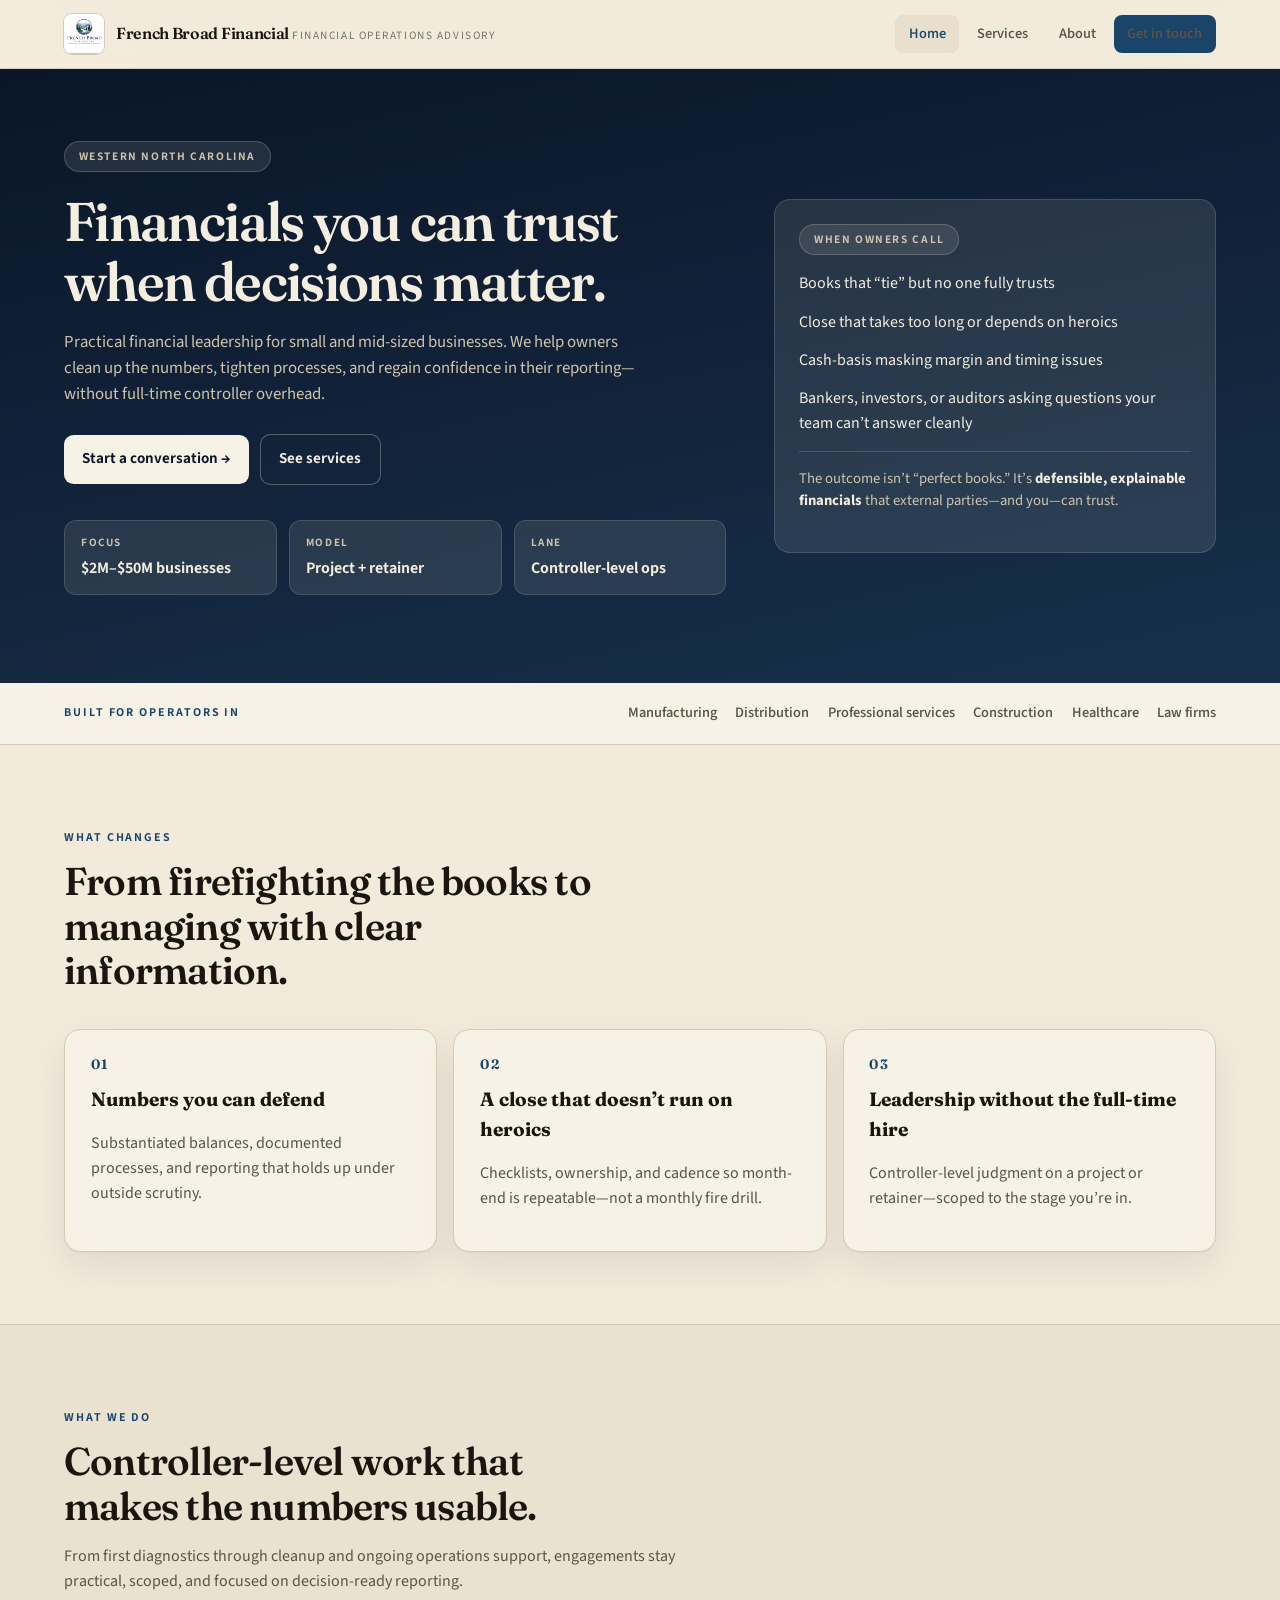
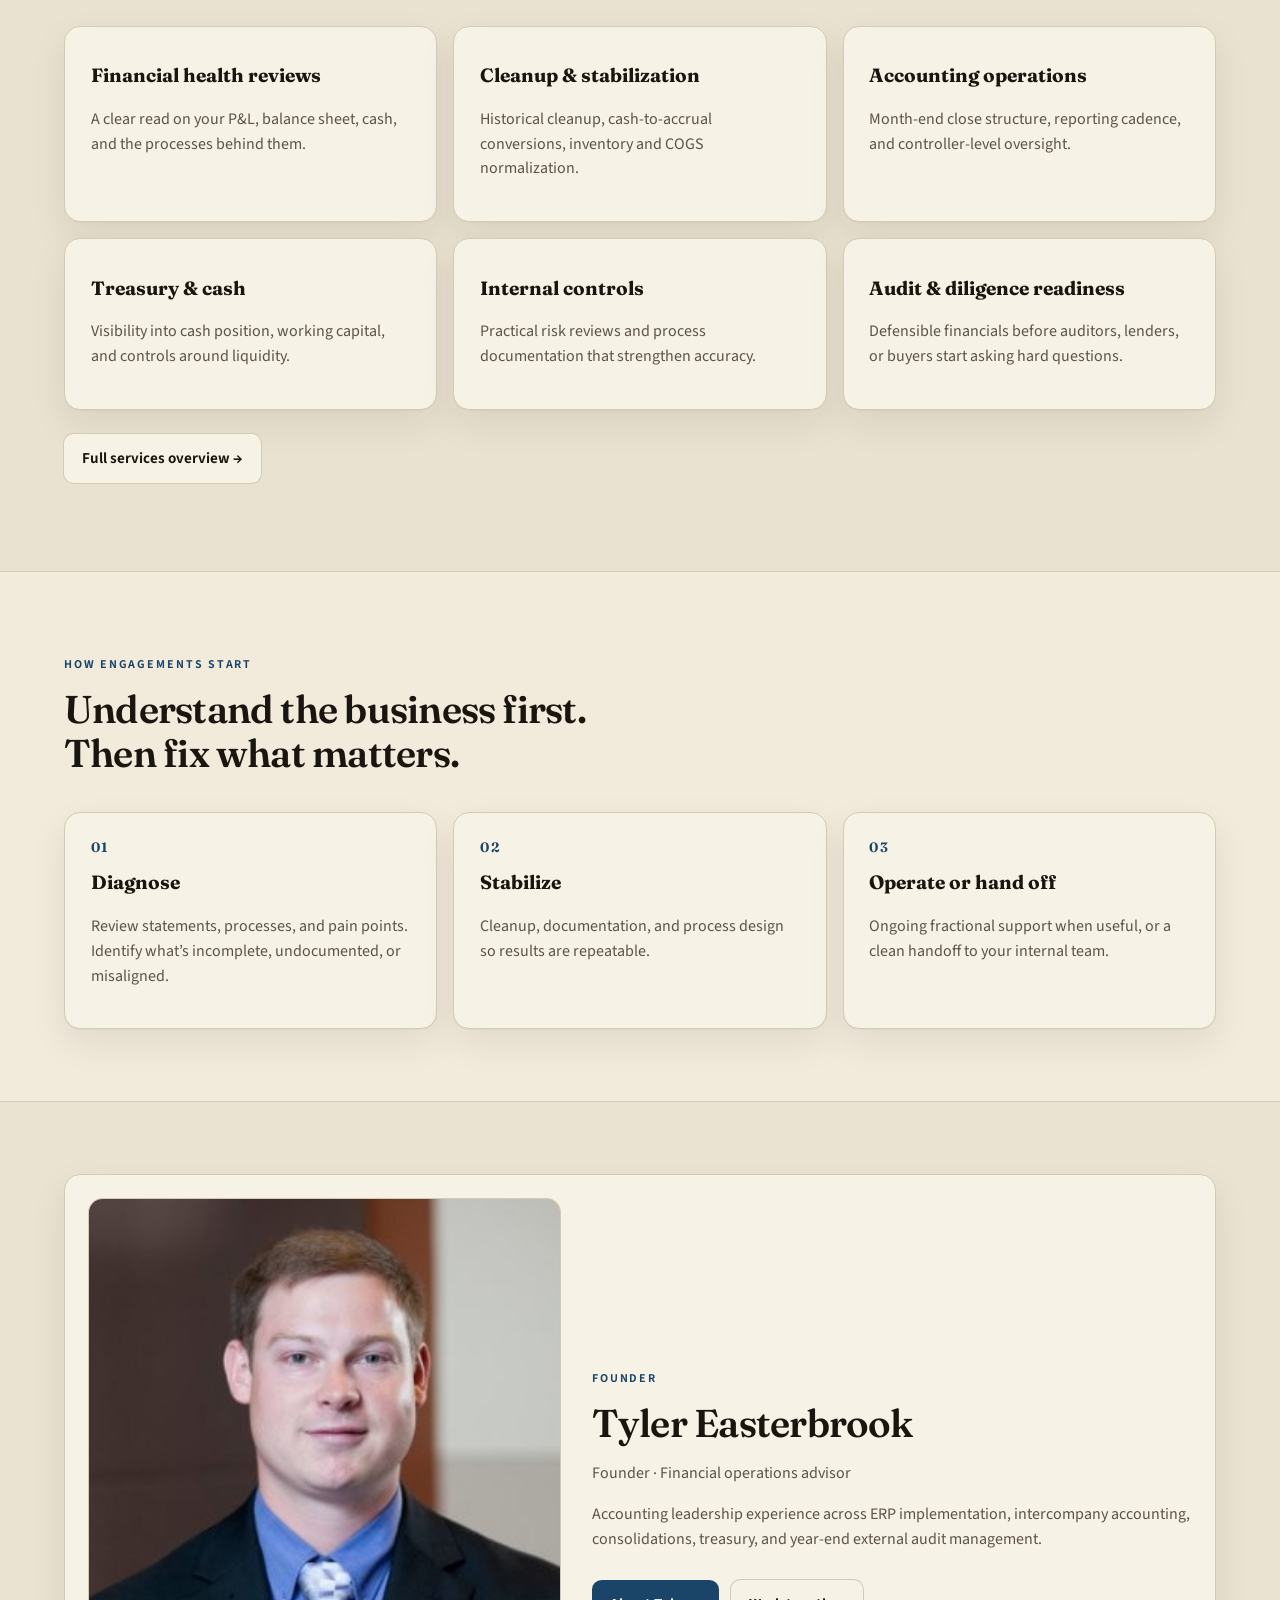
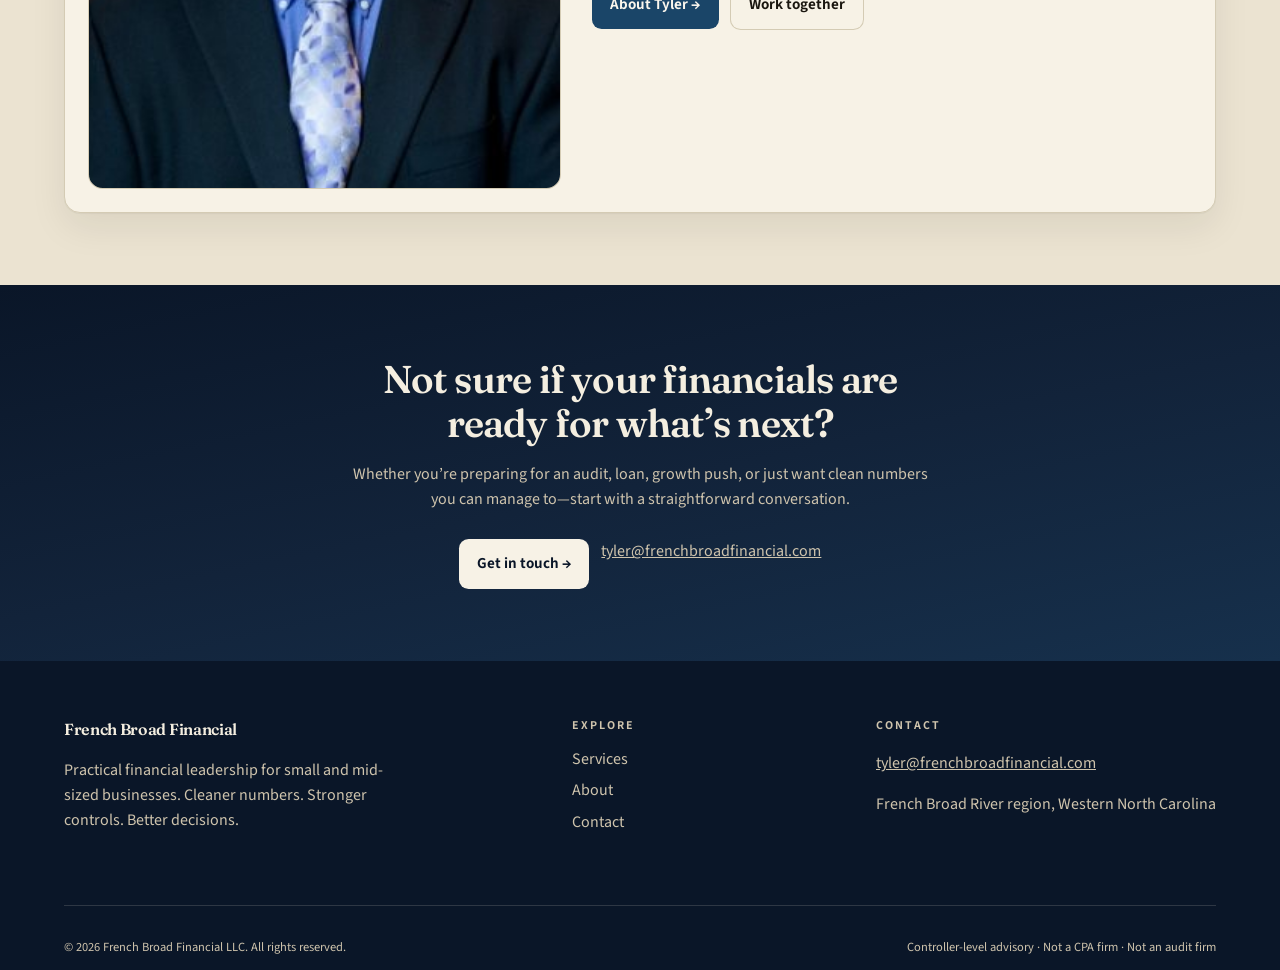
==== commit d39fe1d2: "Add files via upload" ====
--- a/index.html
+++ b/index.html
@@ -8,7 +8,7 @@
   <link rel="preconnect" href="https://fonts.googleapis.com" />
   <link rel="preconnect" href="https://fonts.gstatic.com" crossorigin />
   <link href="https://fonts.googleapis.com/css2?family=Fraunces:opsz,wght@9..144,500;9..144,600&family=Source+Sans+3:wght@400;500;600;700&display=swap" rel="stylesheet" />
-  <link rel="stylesheet" href="css/styles.css" />
+  <link rel="stylesheet" href="css/styles.css?v=2" />
 </head>
 <body>
   <header class="site-header">
--- a/css/styles.css
+++ b/css/styles.css
@@ -142,7 +142,7 @@
   font-weight: 650;
   font-size: 0.95rem;
 }
-.btn-primary { background: var(--primary); color: var(--on-ink); }
+.btn-primary { background: var(--primary); color: #faf6ed; }
 .btn-primary:hover { background: var(--primary-hover); }
 .btn-ivory { background: var(--bg-elevated); color: var(--ink); }
 .btn-ivory:hover { background: var(--bg); }
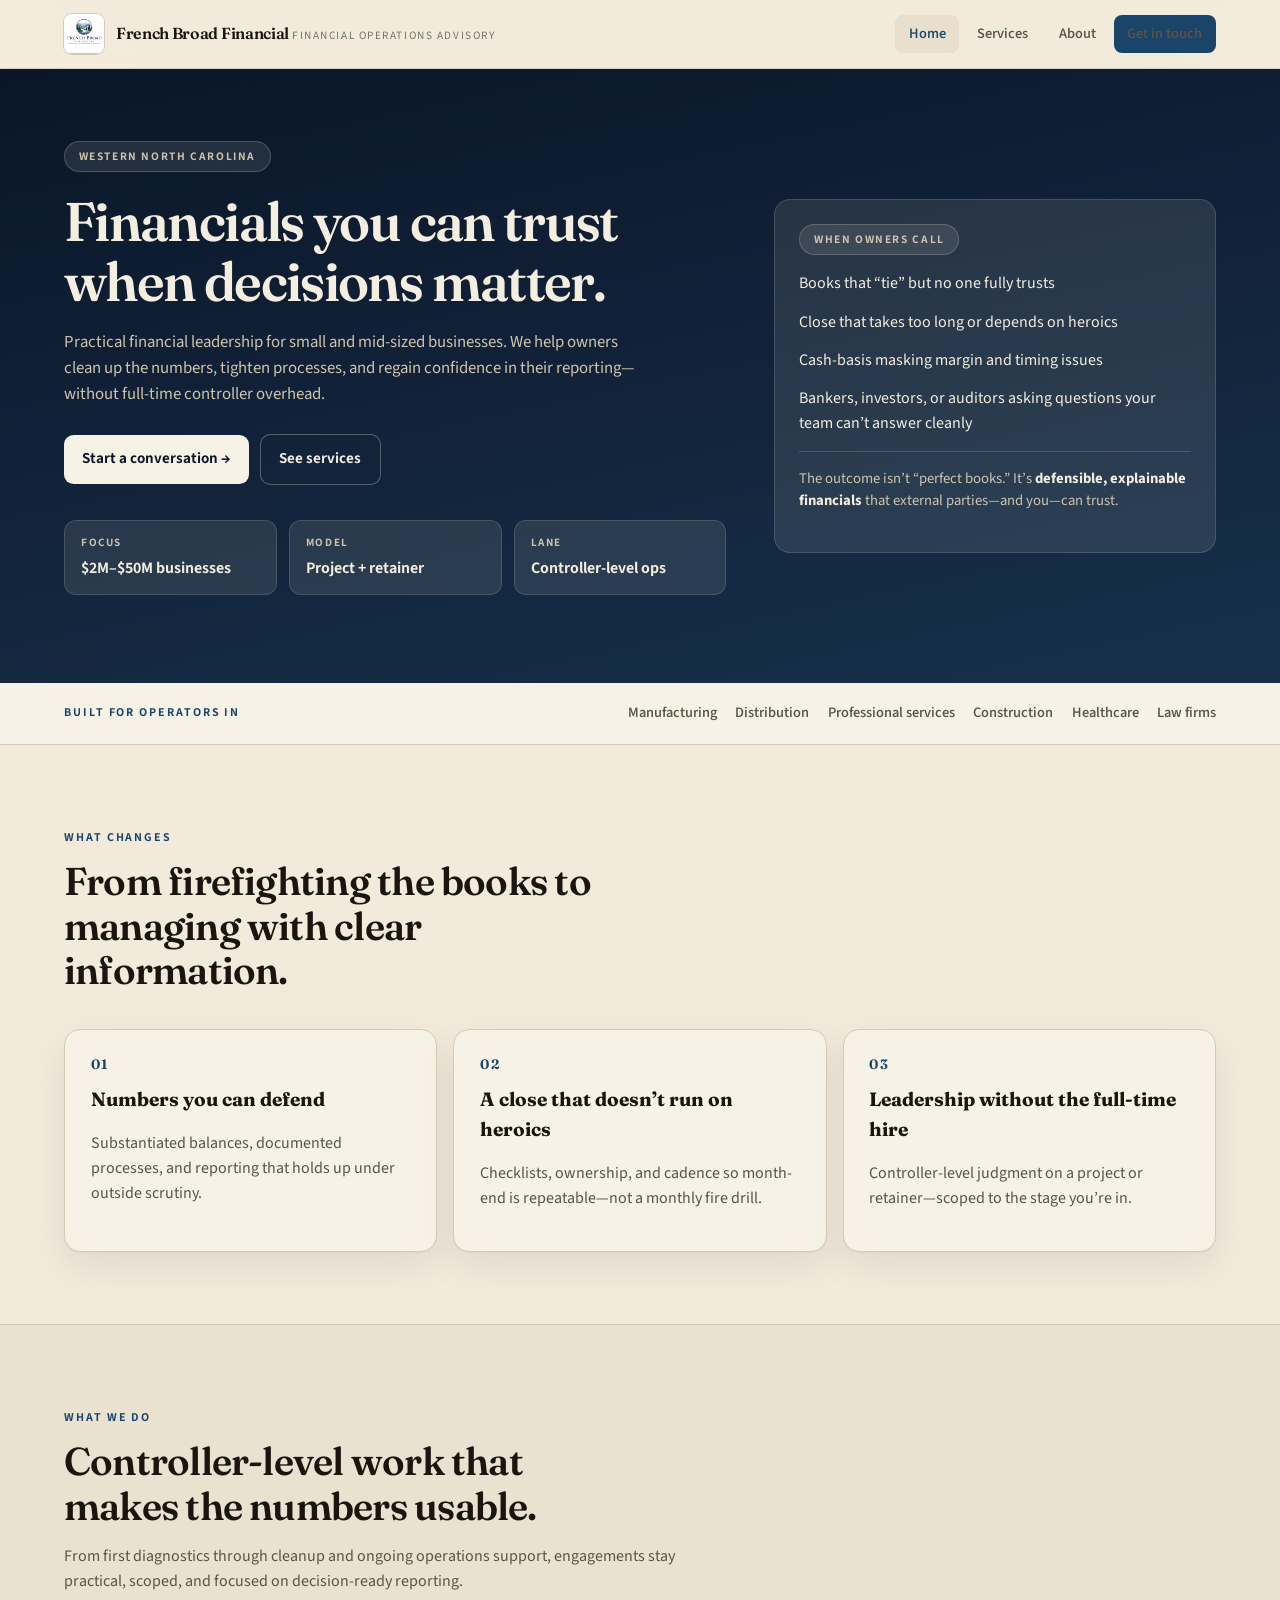
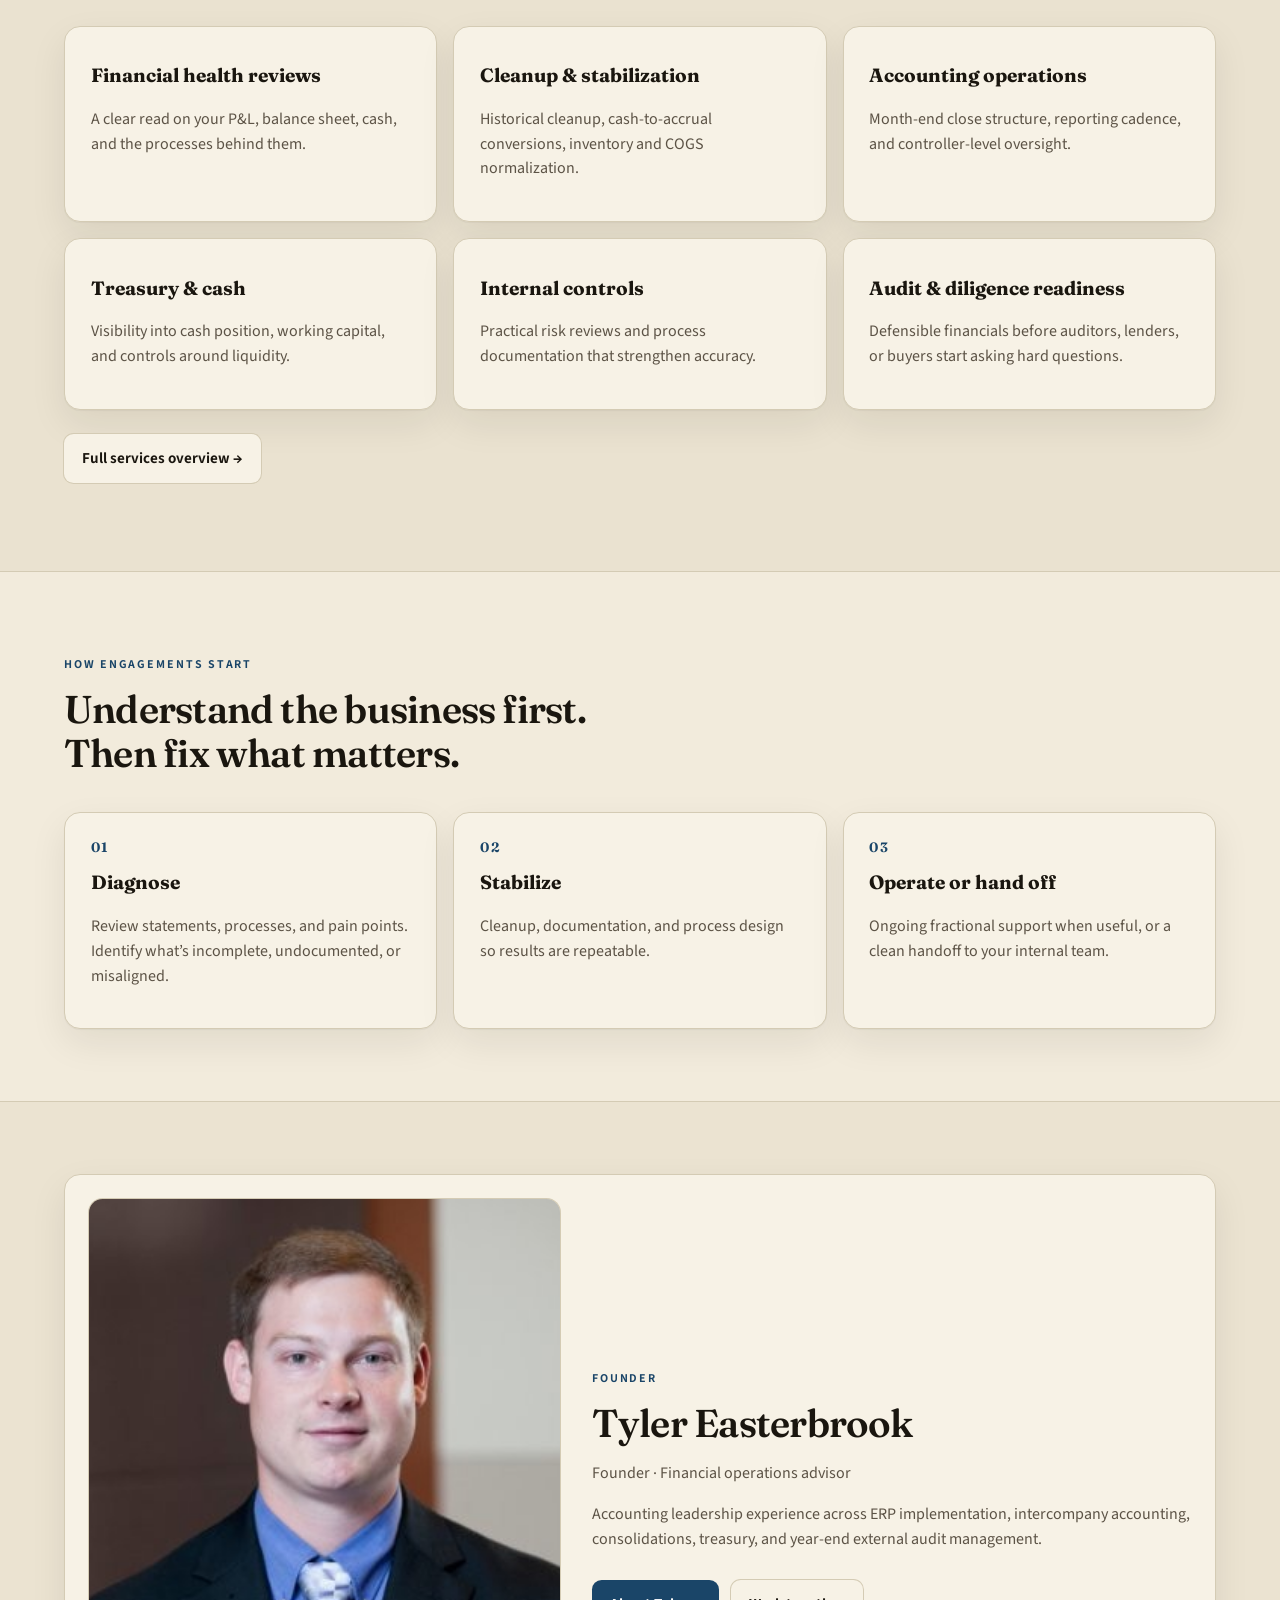
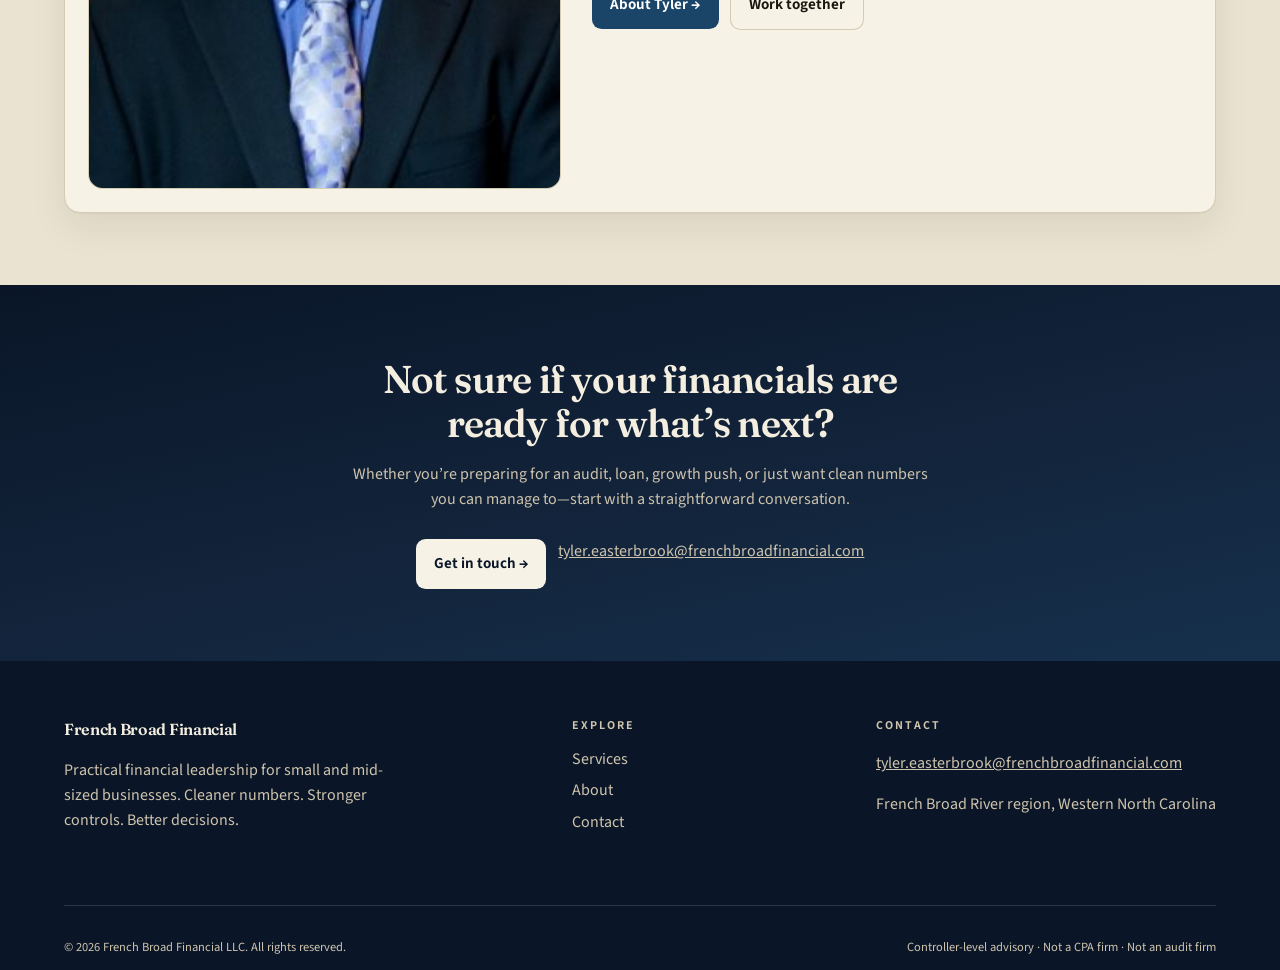
==== commit 5e4b07a1: "Add files via upload" ====
--- a/index.html
+++ b/index.html
@@ -8,7 +8,7 @@
   <link rel="preconnect" href="https://fonts.googleapis.com" />
   <link rel="preconnect" href="https://fonts.gstatic.com" crossorigin />
   <link href="https://fonts.googleapis.com/css2?family=Fraunces:opsz,wght@9..144,500;9..144,600&family=Source+Sans+3:wght@400;500;600;700&display=swap" rel="stylesheet" />
-  <link rel="stylesheet" href="css/styles.css?v=2" />
+  <link rel="stylesheet" href="css/styles.css?v=3" />
 </head>
 <body>
   <header class="site-header">
@@ -157,7 +157,7 @@
         <p class="muted" style="color:var(--on-ink-muted);max-width:36rem;margin:1rem auto 0">Whether you’re preparing for an audit, loan, growth push, or just want clean numbers you can manage to—start with a straightforward conversation.</p>
         <div class="actions" style="justify-content:center">
           <a class="btn btn-ivory" href="contact.html">Get in touch →</a>
-          <a href="mailto:tyler@frenchbroadfinancial.com" style="color:var(--on-ink-muted)">tyler@frenchbroadfinancial.com</a>
+          <a href="mailto:tyler.easterbrook@frenchbroadfinancial.com" style="color:var(--on-ink-muted)">tyler.easterbrook@frenchbroadfinancial.com</a>
         </div>
       </div>
     </section>
@@ -179,7 +179,7 @@
       </div>
       <div>
         <div class="eyebrow" style="color:var(--on-ink-muted)">Contact</div>
-        <p><a href="mailto:tyler@frenchbroadfinancial.com" style="color:var(--on-ink-muted)">tyler@frenchbroadfinancial.com</a></p>
+        <p><a href="mailto:tyler.easterbrook@frenchbroadfinancial.com" style="color:var(--on-ink-muted)">tyler.easterbrook@frenchbroadfinancial.com</a></p>
         <p class="muted" style="color:var(--on-ink-muted)">French Broad River region, Western North Carolina</p>
       </div>
     </div>
--- a/css/styles.css
+++ b/css/styles.css
@@ -142,7 +142,7 @@
   font-weight: 650;
   font-size: 0.95rem;
 }
-.btn-primary { background: var(--primary); color: #faf6ed; }
+.btn-primary { background: var(--primary); color: #ffffff; }
 .btn-primary:hover { background: var(--primary-hover); }
 .btn-ivory { background: var(--bg-elevated); color: var(--ink); }
 .btn-ivory:hover { background: var(--bg); }
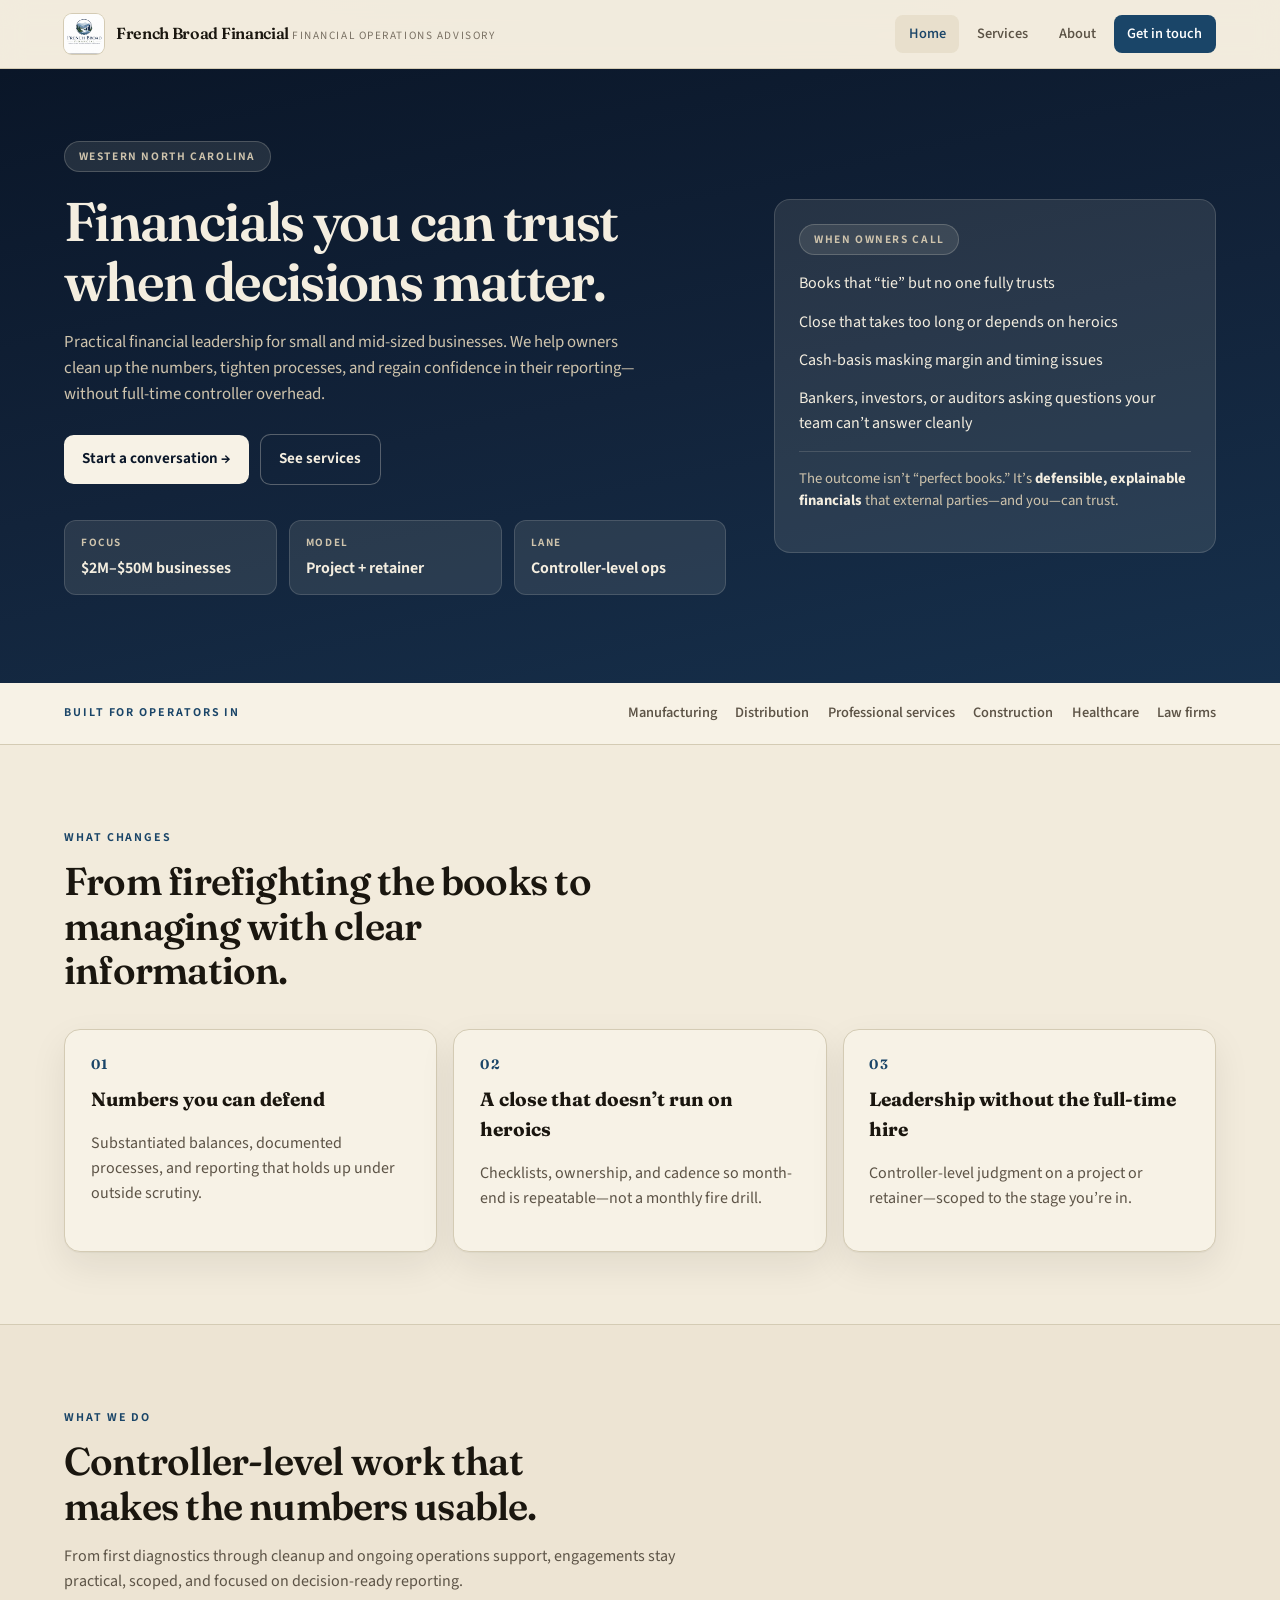
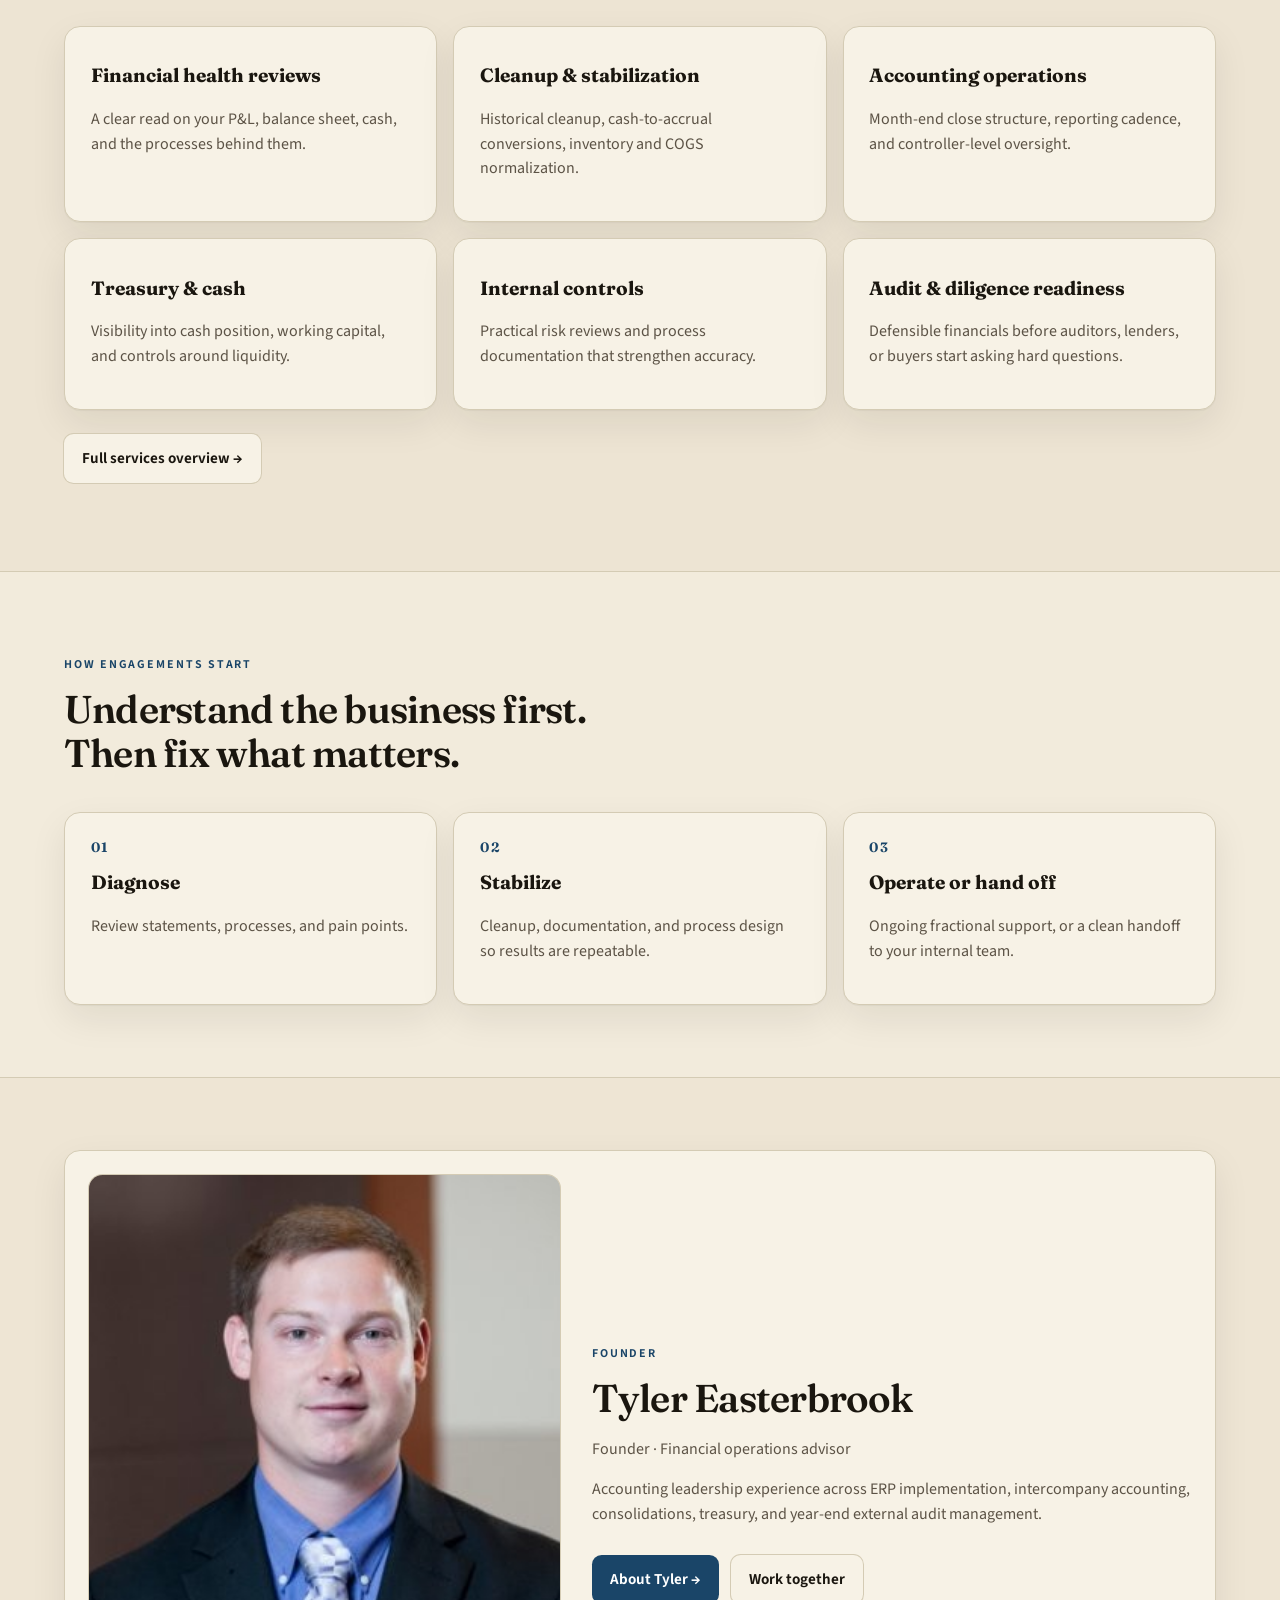
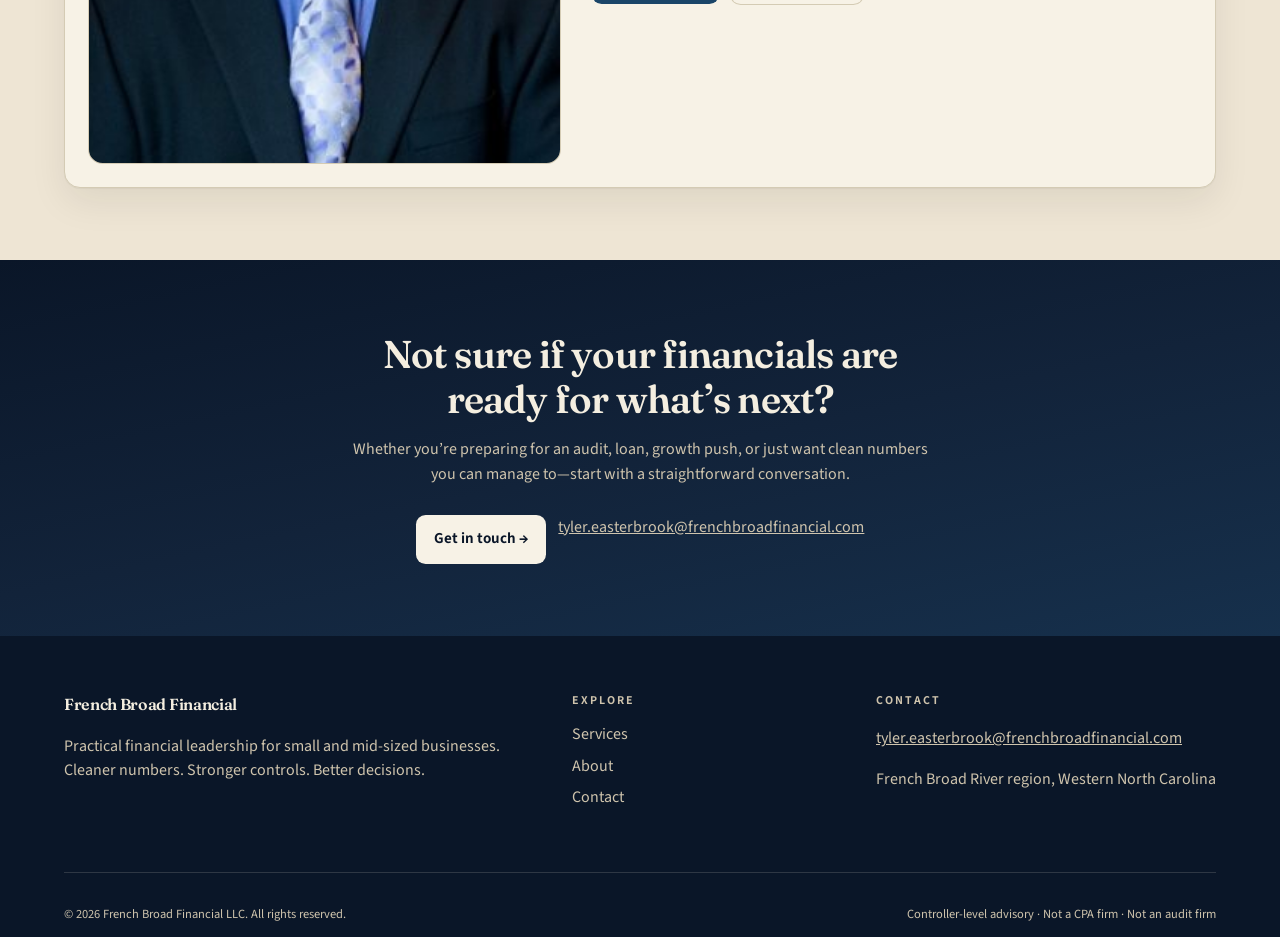
==== commit 09dcf80a: "Add files via upload" ====
--- a/index.html
+++ b/index.html
@@ -4,17 +4,23 @@
   <meta charset="utf-8" />
   <meta name="viewport" content="width=device-width, initial-scale=1" />
   <title>French Broad Financial | Financial Operations Advisory</title>
-  <meta name="description" content="Controller-level financial leadership for growing businesses in Western North Carolina. Cleanup, close process, controls, and reporting you can trust." />
+  <meta name="description" content="Controller-level financial leadership for growing businesses in Western North Carolina." />
   <link rel="preconnect" href="https://fonts.googleapis.com" />
   <link rel="preconnect" href="https://fonts.gstatic.com" crossorigin />
   <link href="https://fonts.googleapis.com/css2?family=Fraunces:opsz,wght@9..144,500;9..144,600&family=Source+Sans+3:wght@400;500;600;700&display=swap" rel="stylesheet" />
-  <link rel="stylesheet" href="css/styles.css?v=3" />
+  <link rel="stylesheet" href="css/fbf.css" />
+  <style>
+    .btn-primary, a.btn-primary, .nav a.btn-primary {
+      background: #1a4568 !important;
+      color: #ffffff !important;
+    }
+  </style>
 </head>
 <body>
   <header class="site-header">
     <div class="wrap header-inner">
       <a class="brand" href="index.html">
-        <img src="logo.jpg" alt="French Broad Financial" />
+        <img src="logo.jpg" alt="French Broad Financial" width="40" height="40" />
         <span>
           <span class="brand-name">French Broad Financial</span>
           <span class="brand-sub">Financial Operations Advisory</span>
@@ -22,9 +28,9 @@
       </a>
       <nav class="nav" aria-label="Primary">
         <a class="active" href="index.html">Home</a>
-        <a href="services.html">Services</a>
-        <a href="about.html">About</a>
-        <a class="btn btn-primary" href="contact.html">Get in touch</a>
+        <a class="" href="services.html">Services</a>
+        <a class="" href="about.html">About</a>
+        <a class="btn btn-primary" href="contact.html" style="color:#ffffff;background:#1a4568">Get in touch</a>
       </nav>
       <button class="menu-btn" type="button" data-menu aria-expanded="false" aria-label="Open menu">☰</button>
     </div>
@@ -32,7 +38,7 @@
       <a href="index.html">Home</a>
       <a href="services.html">Services</a>
       <a href="about.html">About</a>
-      <a class="btn btn-primary" href="contact.html">Get in touch</a>
+      <a class="btn btn-primary" href="contact.html" style="color:#ffffff;background:#1a4568">Get in touch</a>
     </nav>
   </header>
 
@@ -61,52 +67,33 @@
             <li>Cash-basis masking margin and timing issues</li>
             <li>Bankers, investors, or auditors asking questions your team can’t answer cleanly</li>
           </ul>
-          <p style="border-top:1px solid color-mix(in oklab, var(--on-ink) 15%, transparent); padding-top:1rem; color:var(--on-ink-muted); font-size:0.92rem">
+          <p style="border-top:1px solid rgb(244 238 224 / 0.15); padding-top:1rem; color:var(--on-ink-muted); font-size:0.92rem">
             The outcome isn’t “perfect books.” It’s <strong style="color:var(--on-ink)">defensible, explainable financials</strong> that external parties—and you—can trust.
           </p>
         </aside>
       </div>
     </section>
-
     <section class="strip">
       <div class="wrap strip-inner">
         <p class="eyebrow" style="margin:0">Built for operators in</p>
         <ul>
-          <li>Manufacturing</li>
-          <li>Distribution</li>
-          <li>Professional services</li>
-          <li>Construction</li>
-          <li>Healthcare</li>
-          <li>Law firms</li>
+          <li>Manufacturing</li><li>Distribution</li><li>Professional services</li>
+          <li>Construction</li><li>Healthcare</li><li>Law firms</li>
         </ul>
       </div>
     </section>
-
     <section class="section">
       <div class="wrap">
         <p class="eyebrow">What changes</p>
         <h2 class="display-md" style="max-width:36rem;margin-top:0.7rem">From firefighting the books to managing with clear information.</h2>
         <div class="grid-3" style="margin-top:2.25rem">
-          <article class="card paper">
-            <div class="num">01</div>
-            <h3>Numbers you can defend</h3>
-            <p class="muted">Substantiated balances, documented processes, and reporting that holds up under outside scrutiny.</p>
-          </article>
-          <article class="card paper">
-            <div class="num">02</div>
-            <h3>A close that doesn’t run on heroics</h3>
-            <p class="muted">Checklists, ownership, and cadence so month-end is repeatable—not a monthly fire drill.</p>
-          </article>
-          <article class="card paper">
-            <div class="num">03</div>
-            <h3>Leadership without the full-time hire</h3>
-            <p class="muted">Controller-level judgment on a project or retainer—scoped to the stage you’re in.</p>
-          </article>
+          <article class="card paper"><div class="num">01</div><h3>Numbers you can defend</h3><p class="muted">Substantiated balances, documented processes, and reporting that holds up under outside scrutiny.</p></article>
+          <article class="card paper"><div class="num">02</div><h3>A close that doesn’t run on heroics</h3><p class="muted">Checklists, ownership, and cadence so month-end is repeatable—not a monthly fire drill.</p></article>
+          <article class="card paper"><div class="num">03</div><h3>Leadership without the full-time hire</h3><p class="muted">Controller-level judgment on a project or retainer—scoped to the stage you’re in.</p></article>
         </div>
       </div>
     </section>
-
-    <section class="section" style="background:color-mix(in oklab, var(--bg-subtle) 60%, transparent);border-block:1px solid var(--border)">
+    <section class="section" style="background:rgb(230 220 200 / 0.45);border-block:1px solid var(--border)">
       <div class="wrap">
         <p class="eyebrow">What we do</p>
         <h2 class="display-md" style="max-width:36rem;margin-top:0.7rem">Controller-level work that makes the numbers usable.</h2>
@@ -122,21 +109,19 @@
         <p style="margin-top:1.5rem"><a class="btn btn-secondary" href="services.html">Full services overview →</a></p>
       </div>
     </section>
-
     <section class="section">
       <div class="wrap">
         <p class="eyebrow">How engagements start</p>
         <h2 class="display-md" style="max-width:34rem;margin-top:0.7rem">Understand the business first. Then fix what matters.</h2>
         <div class="grid-3" style="margin-top:2.25rem">
-          <article class="card paper"><div class="num">01</div><h3>Diagnose</h3><p class="muted">Review statements, processes, and pain points. Identify what’s incomplete, undocumented, or misaligned.</p></article>
+          <article class="card paper"><div class="num">01</div><h3>Diagnose</h3><p class="muted">Review statements, processes, and pain points.</p></article>
           <article class="card paper"><div class="num">02</div><h3>Stabilize</h3><p class="muted">Cleanup, documentation, and process design so results are repeatable.</p></article>
-          <article class="card paper"><div class="num">03</div><h3>Operate or hand off</h3><p class="muted">Ongoing fractional support when useful, or a clean handoff to your internal team.</p></article>
+          <article class="card paper"><div class="num">03</div><h3>Operate or hand off</h3><p class="muted">Ongoing fractional support, or a clean handoff to your internal team.</p></article>
         </div>
       </div>
     </section>
-
-    <section class="section" style="background:color-mix(in oklab, var(--bg-subtle) 50%, transparent);border-top:1px solid var(--border)">
-      <div class="wrap founder-grid" style="display:grid;gap:2rem;align-items:center;background:var(--bg-elevated);border:1px solid var(--border);border-radius:1rem;padding:1.5rem;box-shadow:var(--shadow)">
+    <section class="section" style="background:rgb(230 220 200 / 0.4);border-top:1px solid var(--border)">
+      <div class="wrap founder-grid" style="gap:2rem;align-items:center;background:var(--bg-elevated);border:1px solid var(--border);border-radius:1rem;padding:1.5rem;box-shadow:var(--shadow)">
         <div class="photo"><img src="tyler.jpg" alt="Tyler Easterbrook, Founder of French Broad Financial" /></div>
         <div>
           <p class="eyebrow">Founder</p>
@@ -144,13 +129,12 @@
           <p class="muted">Founder · Financial operations advisor</p>
           <p class="muted">Accounting leadership experience across ERP implementation, intercompany accounting, consolidations, treasury, and year-end external audit management.</p>
           <div class="actions">
-            <a class="btn btn-primary" href="about.html">About Tyler →</a>
+            <a class="btn btn-primary" href="about.html" style="color:#ffffff;background:#1a4568">About Tyler →</a>
             <a class="btn btn-secondary" href="contact.html">Work together</a>
           </div>
         </div>
       </div>
     </section>
-
     <section class="ink">
       <div class="wrap section" style="text-align:center">
         <h2 class="display-md" style="max-width:36rem;margin-inline:auto">Not sure if your financials are ready for what’s next?</h2>
@@ -162,12 +146,11 @@
       </div>
     </section>
   </main>
-
   <footer class="site-footer">
     <div class="wrap footer-grid">
       <div>
         <strong class="brand-name">French Broad Financial</strong>
-        <p class="muted" style="color:var(--on-ink-muted);max-width:22rem">Practical financial leadership for small and mid-sized businesses. Cleaner numbers. Stronger controls. Better decisions.</p>
+        <p style="color:var(--on-ink-muted)">Practical financial leadership for small and mid-sized businesses. Cleaner numbers. Stronger controls. Better decisions.</p>
       </div>
       <div>
         <div class="eyebrow" style="color:var(--on-ink-muted)">Explore</div>
@@ -180,7 +163,7 @@
       <div>
         <div class="eyebrow" style="color:var(--on-ink-muted)">Contact</div>
         <p><a href="mailto:tyler.easterbrook@frenchbroadfinancial.com" style="color:var(--on-ink-muted)">tyler.easterbrook@frenchbroadfinancial.com</a></p>
-        <p class="muted" style="color:var(--on-ink-muted)">French Broad River region, Western North Carolina</p>
+        <p style="color:var(--on-ink-muted)">French Broad River region, Western North Carolina</p>
       </div>
     </div>
     <div class="wrap fine">
--- a/css/fbf.css
+++ b/css/fbf.css
@@ -0,0 +1,288 @@
+:root {
+  --bg: #f2ebdc;
+  --bg-elevated: #f7f2e6;
+  --bg-subtle: #e6dcc8;
+  --ink: #0a1628;
+  --ink-soft: #12233a;
+  --fg: #1a160f;
+  --fg-muted: #5c5346;
+  --fg-subtle: #7a7164;
+  --on-ink: #f4eee0;
+  --on-ink-muted: #cfc4ad;
+  --primary: #1a4568;
+  --primary-hover: #143852;
+  --primary-soft: #e8dfcc;
+  --accent: #2a5f82;
+  --border: #d4cbb4;
+  --shadow: 0 1px 1px rgb(26 22 15 / 0.04), 0 14px 36px rgb(26 22 15 / 0.08);
+  --font-display: "Fraunces", Georgia, serif;
+  --font-sans: "Source Sans 3", "Segoe UI", system-ui, sans-serif;
+}
+
+* { box-sizing: border-box; }
+html { scroll-behavior: smooth; }
+body {
+  margin: 0;
+  font-family: var(--font-sans);
+  color: var(--fg);
+  background: var(--bg);
+  background-image:
+    radial-gradient(ellipse 120% 80% at 50% -20%, rgb(26 69 104 / 0.07), transparent 55%),
+    linear-gradient(180deg, #f6f1e6 0%, var(--bg) 32%);
+  background-attachment: fixed;
+  line-height: 1.55;
+  -webkit-font-smoothing: antialiased;
+}
+img { max-width: 100%; height: auto; display: block; }
+a { color: inherit; }
+button, .btn { cursor: pointer; font-family: inherit; }
+::selection { background: rgb(26 69 104 / 0.22); }
+
+.wrap { width: min(72rem, calc(100% - 2.5rem)); margin-inline: auto; }
+.section { padding: 4.5rem 0; }
+.eyebrow {
+  font-size: 0.75rem;
+  font-weight: 650;
+  letter-spacing: 0.16em;
+  text-transform: uppercase;
+  color: var(--primary);
+}
+.display {
+  font-family: var(--font-display);
+  font-weight: 600;
+  letter-spacing: -0.03em;
+  line-height: 1.1;
+  font-size: clamp(2.1rem, 1.5rem + 2.6vw, 3.4rem);
+  margin: 0;
+}
+.display-md {
+  font-family: var(--font-display);
+  font-weight: 600;
+  letter-spacing: -0.02em;
+  line-height: 1.15;
+  font-size: clamp(1.7rem, 1.3rem + 1.4vw, 2.5rem);
+  margin: 0;
+}
+.muted { color: var(--fg-muted); }
+.card {
+  background: var(--bg-elevated);
+  border: 1px solid var(--border);
+  border-radius: 1rem;
+  box-shadow: var(--shadow);
+}
+.ink {
+  background: linear-gradient(168deg, var(--ink) 0%, var(--ink-soft) 52%, #16304c 100%);
+  color: var(--on-ink);
+}
+
+.site-header {
+  position: sticky;
+  top: 0;
+  z-index: 40;
+  border-bottom: 1px solid var(--border);
+  background: rgb(242 235 220 / 0.94);
+  backdrop-filter: blur(12px);
+}
+.header-inner {
+  display: flex;
+  align-items: center;
+  justify-content: space-between;
+  gap: 1rem;
+  height: 4.25rem;
+  min-width: 0;
+}
+.brand {
+  display: flex;
+  align-items: center;
+  gap: 0.75rem;
+  text-decoration: none;
+  min-width: 0;
+  flex: 1 1 auto;
+}
+.brand img,
+.site-header img {
+  width: 40px !important;
+  height: 40px !important;
+  max-width: 40px !important;
+  max-height: 40px !important;
+  border-radius: 0.5rem;
+  object-fit: contain;
+  background: var(--bg-elevated);
+  box-shadow: 0 0 0 1px var(--border);
+  flex-shrink: 0;
+}
+.brand-name { font-family: var(--font-display); font-weight: 600; letter-spacing: -0.02em; }
+.brand-sub { font-size: 0.7rem; letter-spacing: 0.14em; text-transform: uppercase; color: var(--fg-subtle); }
+.nav { display: flex; align-items: center; gap: 0.25rem; flex: 0 0 auto; }
+.nav a {
+  text-decoration: none;
+  padding: 0.5rem 0.85rem;
+  border-radius: 0.5rem;
+  font-size: 0.9rem;
+  font-weight: 550;
+  color: var(--fg-muted);
+  white-space: nowrap;
+}
+.nav a:hover { background: var(--bg-subtle); color: var(--fg); }
+.nav a.active { background: var(--primary-soft); color: var(--primary); }
+.menu-btn {
+  display: none;
+  width: 2.75rem; height: 2.75rem;
+  border: 1px solid var(--border);
+  background: var(--bg-elevated);
+  border-radius: 0.5rem;
+}
+.mobile-nav { display: none; border-top: 1px solid var(--border); background: var(--bg); }
+.mobile-nav.open { display: flex; flex-direction: column; gap: 0.25rem; padding: 0.75rem 0 1rem; }
+.mobile-nav a {
+  text-decoration: none;
+  padding: 0.75rem;
+  border-radius: 0.5rem;
+  font-weight: 550;
+}
+
+.btn {
+  display: inline-flex;
+  align-items: center;
+  justify-content: center;
+  gap: 0.45rem;
+  text-decoration: none;
+  border: 0;
+  border-radius: 0.6rem;
+  padding: 0.8rem 1.15rem;
+  font-weight: 650;
+  font-size: 0.95rem;
+  white-space: nowrap;
+}
+.btn-primary,
+a.btn-primary,
+.nav a.btn-primary {
+  background: #1a4568 !important;
+  color: #ffffff !important;
+}
+.btn-primary:hover,
+a.btn-primary:hover,
+.nav a.btn-primary:hover {
+  background: #143852 !important;
+  color: #ffffff !important;
+}
+.btn-ivory { background: #f7f2e6; color: #0a1628; }
+.btn-ivory:hover { background: #f2ebdc; color: #0a1628; }
+.btn-ghost {
+  background: transparent;
+  color: #f4eee0;
+  box-shadow: 0 0 0 1px rgb(244 238 224 / 0.3);
+}
+.btn-ghost:hover { background: rgb(244 238 224 / 0.1); color: #f4eee0; }
+.btn-secondary {
+  background: var(--bg-elevated);
+  color: var(--fg);
+  box-shadow: 0 0 0 1px var(--border);
+}
+
+.hero { position: relative; overflow: hidden; }
+.hero-grid {
+  display: grid;
+  gap: 3rem;
+  align-items: center;
+  padding: 4.5rem 0;
+}
+.chip {
+  display: inline-flex;
+  border: 1px solid rgb(244 238 224 / 0.2);
+  background: rgb(244 238 224 / 0.1);
+  color: var(--on-ink-muted);
+  border-radius: 999px;
+  padding: 0.35rem 0.85rem;
+  font-size: 0.72rem;
+  font-weight: 650;
+  letter-spacing: 0.14em;
+  text-transform: uppercase;
+}
+.hero p.lead { max-width: 36rem; color: var(--on-ink-muted); font-size: 1.05rem; }
+.actions { display: flex; flex-wrap: wrap; gap: 0.75rem; margin-top: 1.75rem; }
+.stats { display: grid; grid-template-columns: 1fr; gap: 0.75rem; margin-top: 2.25rem; }
+.stat {
+  border: 1px solid rgb(244 238 224 / 0.15);
+  background: rgb(244 238 224 / 0.1);
+  border-radius: 0.75rem;
+  padding: 0.85rem 1rem;
+}
+.stat dt { font-size: 0.7rem; letter-spacing: 0.14em; text-transform: uppercase; color: var(--on-ink-muted); font-weight: 650; }
+.stat dd { margin: 0.25rem 0 0; font-weight: 650; }
+.glass {
+  border: 1px solid rgb(244 238 224 / 0.15);
+  background: rgb(244 238 224 / 0.1);
+  border-radius: 1rem;
+  padding: 1.5rem;
+}
+.glass ul { margin: 1rem 0 0; padding: 0; list-style: none; }
+.glass li { margin: 0 0 0.85rem; }
+
+.strip {
+  background: var(--bg-elevated);
+  border-bottom: 1px solid var(--border);
+  padding: 1.2rem 0;
+}
+.strip-inner { display: flex; flex-wrap: wrap; gap: 0.75rem 1.25rem; align-items: center; justify-content: space-between; }
+.strip ul { display: flex; flex-wrap: wrap; gap: 0.5rem 1.15rem; margin: 0; padding: 0; list-style: none; color: var(--fg-muted); font-weight: 550; font-size: 0.9rem; }
+
+.grid-3, .grid-2 { display: grid; gap: 1rem; }
+.paper { padding: 1.5rem 1.6rem; }
+.num { font-family: var(--font-display); font-weight: 650; letter-spacing: 0.14em; color: var(--primary); font-size: 0.85rem; }
+h3 { font-family: var(--font-display); margin: 0.65rem 0 0.4rem; font-size: 1.2rem; }
+
+.photo { border-radius: 0.85rem; overflow: hidden; background: var(--bg-subtle); box-shadow: 0 0 0 1px var(--border); }
+.photo img { width: 100%; aspect-ratio: 4/5; object-fit: cover; object-position: top; max-width: none; height: auto; }
+
+.site-footer { background: var(--ink); color: var(--on-ink); }
+.footer-grid { display: grid; gap: 2rem; padding: 3.5rem 0; }
+.fine {
+  border-top: 1px solid rgb(244 238 224 / 0.15);
+  padding-top: 1.25rem;
+  color: var(--on-ink-muted);
+  font-size: 0.78rem;
+  display: flex;
+  flex-wrap: wrap;
+  gap: 0.5rem 1rem;
+  justify-content: space-between;
+}
+.footer-links { list-style: none; padding: 0; margin: 0.75rem 0 0; }
+.footer-links a { color: var(--on-ink-muted); text-decoration: none; }
+.footer-links a:hover { color: var(--on-ink); }
+.footer-links li { margin: 0.4rem 0; }
+
+.page-hero { padding: 3.5rem 0 2.5rem; border-bottom: 1px solid var(--border); }
+.page-hero p { max-width: 40rem; color: var(--fg-muted); }
+
+form { display: grid; gap: 1.1rem; }
+label span { display: block; font-weight: 650; font-size: 0.9rem; margin-bottom: 0.4rem; }
+input, textarea {
+  width: 100%;
+  border: 1px solid var(--border);
+  background: var(--bg);
+  color: var(--fg);
+  border-radius: 0.6rem;
+  padding: 0.7rem 0.85rem;
+  font: inherit;
+}
+textarea { min-height: 9rem; resize: vertical; }
+input:focus, textarea:focus { outline: 2px solid rgb(26 69 104 / 0.35); border-color: var(--primary); }
+.check { list-style: none; padding: 0; margin: 1rem 0 0; }
+.check li { padding: 0.3rem 0 0.3rem 1.25rem; position: relative; color: var(--fg-muted); font-size: 0.92rem; }
+.check li::before { content: "✓"; position: absolute; left: 0; color: var(--primary); font-weight: 700; }
+.pills { display: flex; flex-wrap: wrap; gap: 0.45rem; padding: 0; margin: 0.75rem 0 0; list-style: none; }
+.pills li { border: 1px solid var(--border); background: var(--bg-elevated); border-radius: 999px; padding: 0.35rem 0.8rem; font-size: 0.75rem; color: var(--fg-muted); }
+
+@media (min-width: 700px) {
+  .stats { grid-template-columns: repeat(3, 1fr); }
+  .grid-3 { grid-template-columns: repeat(3, 1fr); }
+  .grid-2 { grid-template-columns: repeat(2, 1fr); }
+  .hero-grid { grid-template-columns: 1.2fr 0.8fr; }
+  .about-grid, .contact-grid, .founder-grid { display: grid; grid-template-columns: 1.1fr 1.4fr; }
+  .footer-grid { grid-template-columns: 1.4fr 0.8fr 1fr; }
+}
+@media (max-width: 800px) {
+  .nav, .brand-sub { display: none; }
+  .menu-btn { display: inline-flex; align-items: center; justify-content: center; }
+}
